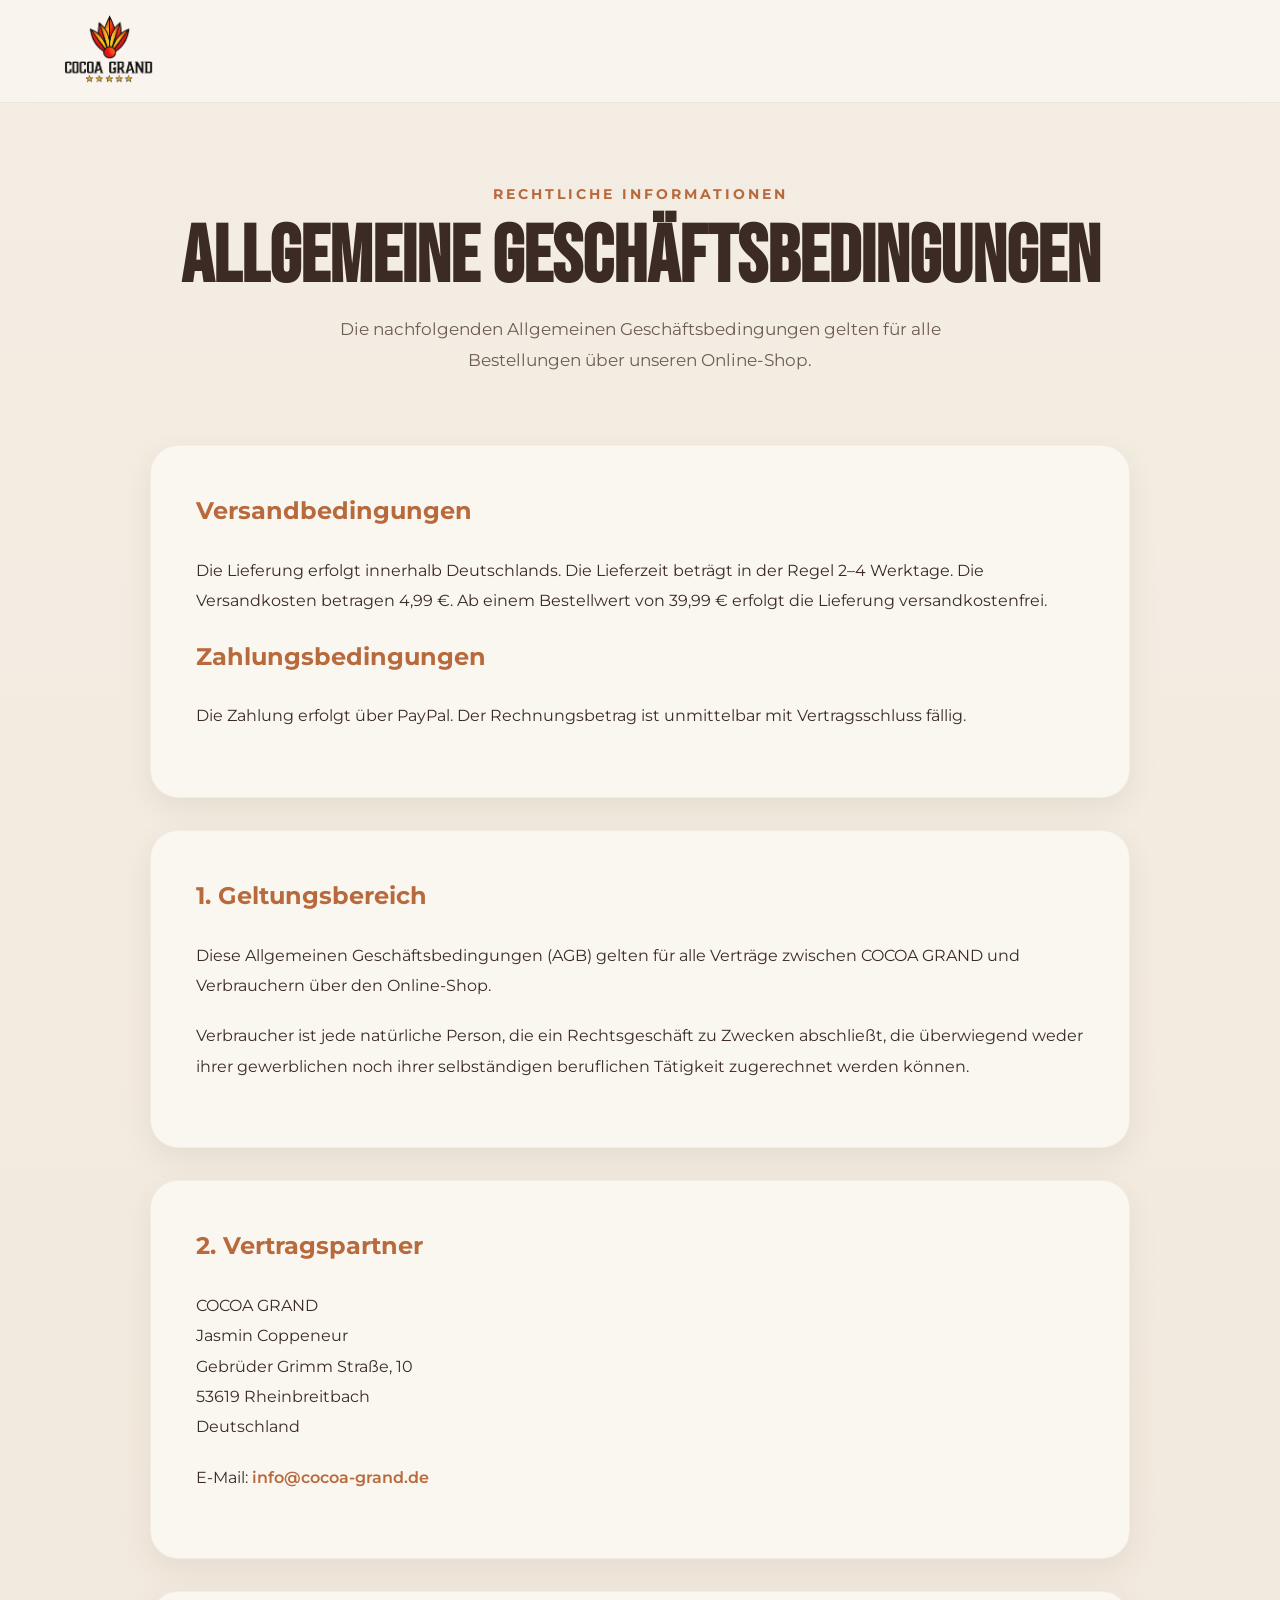
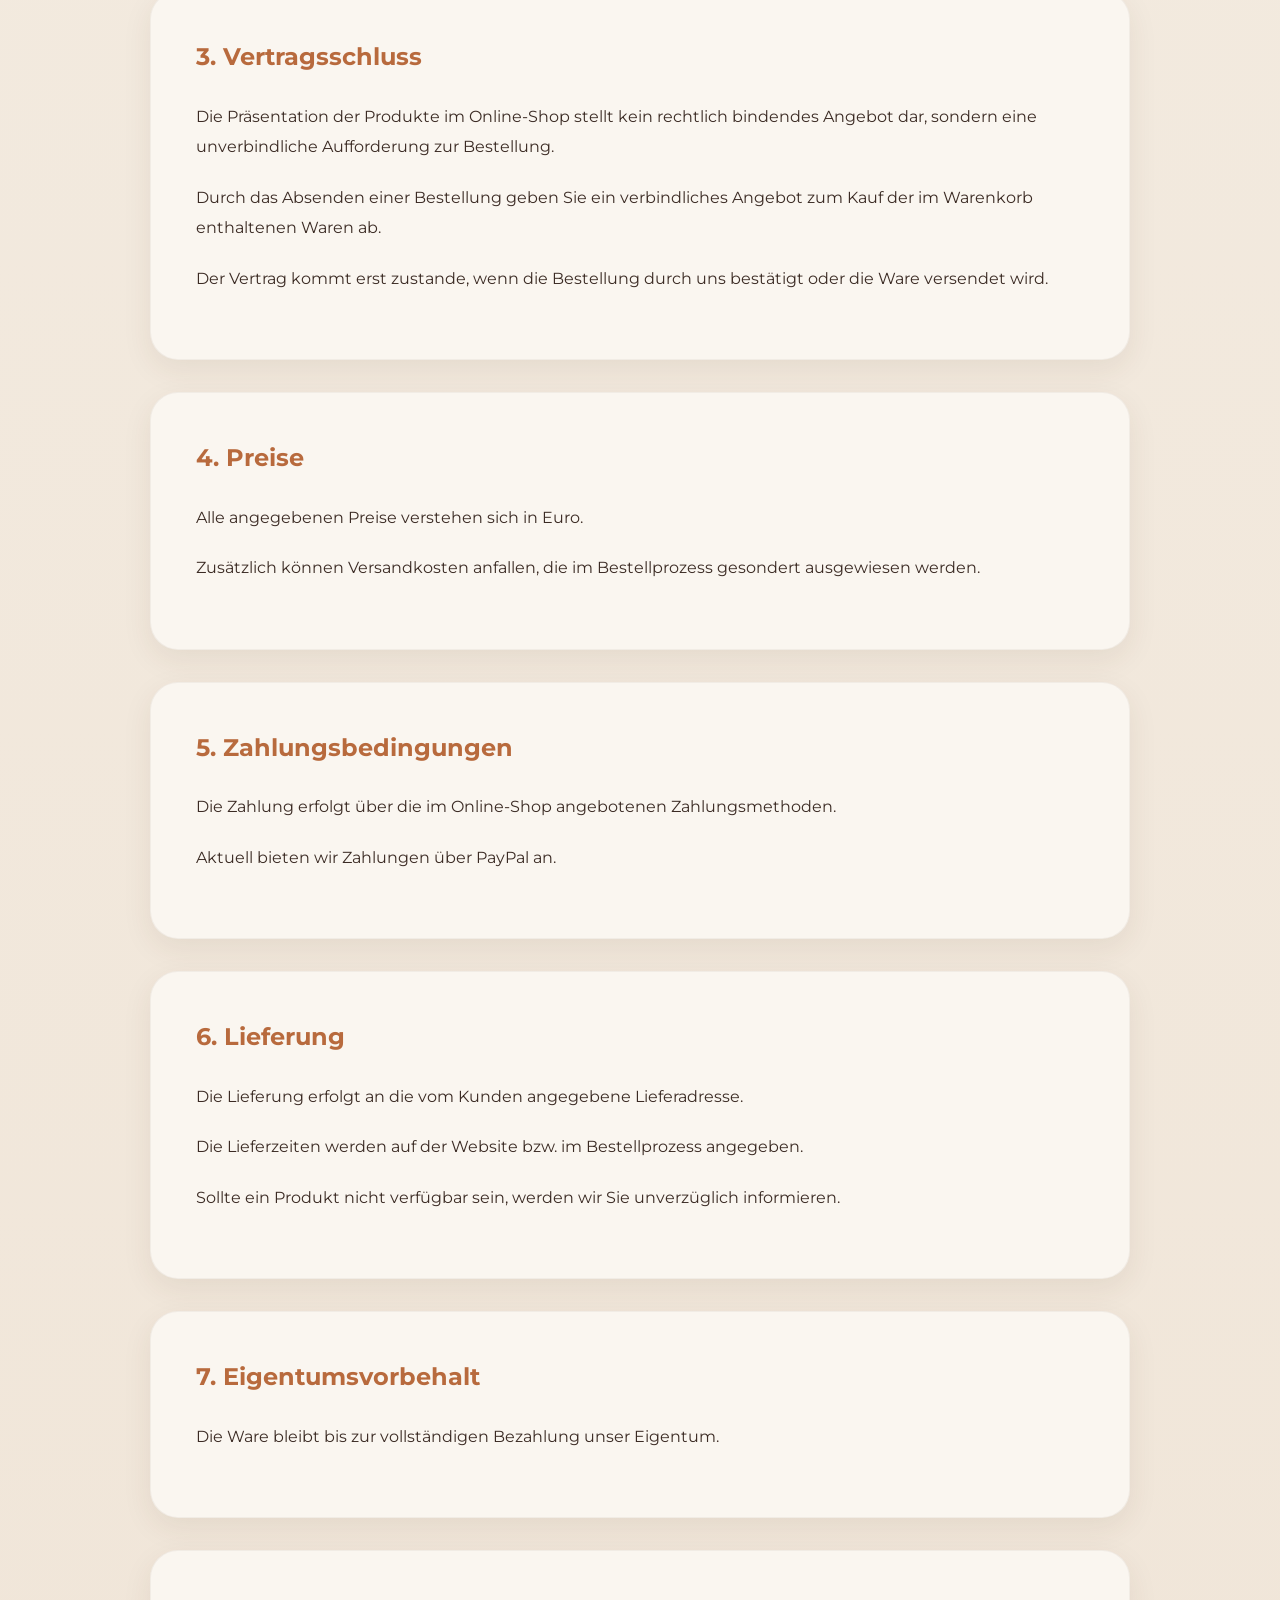
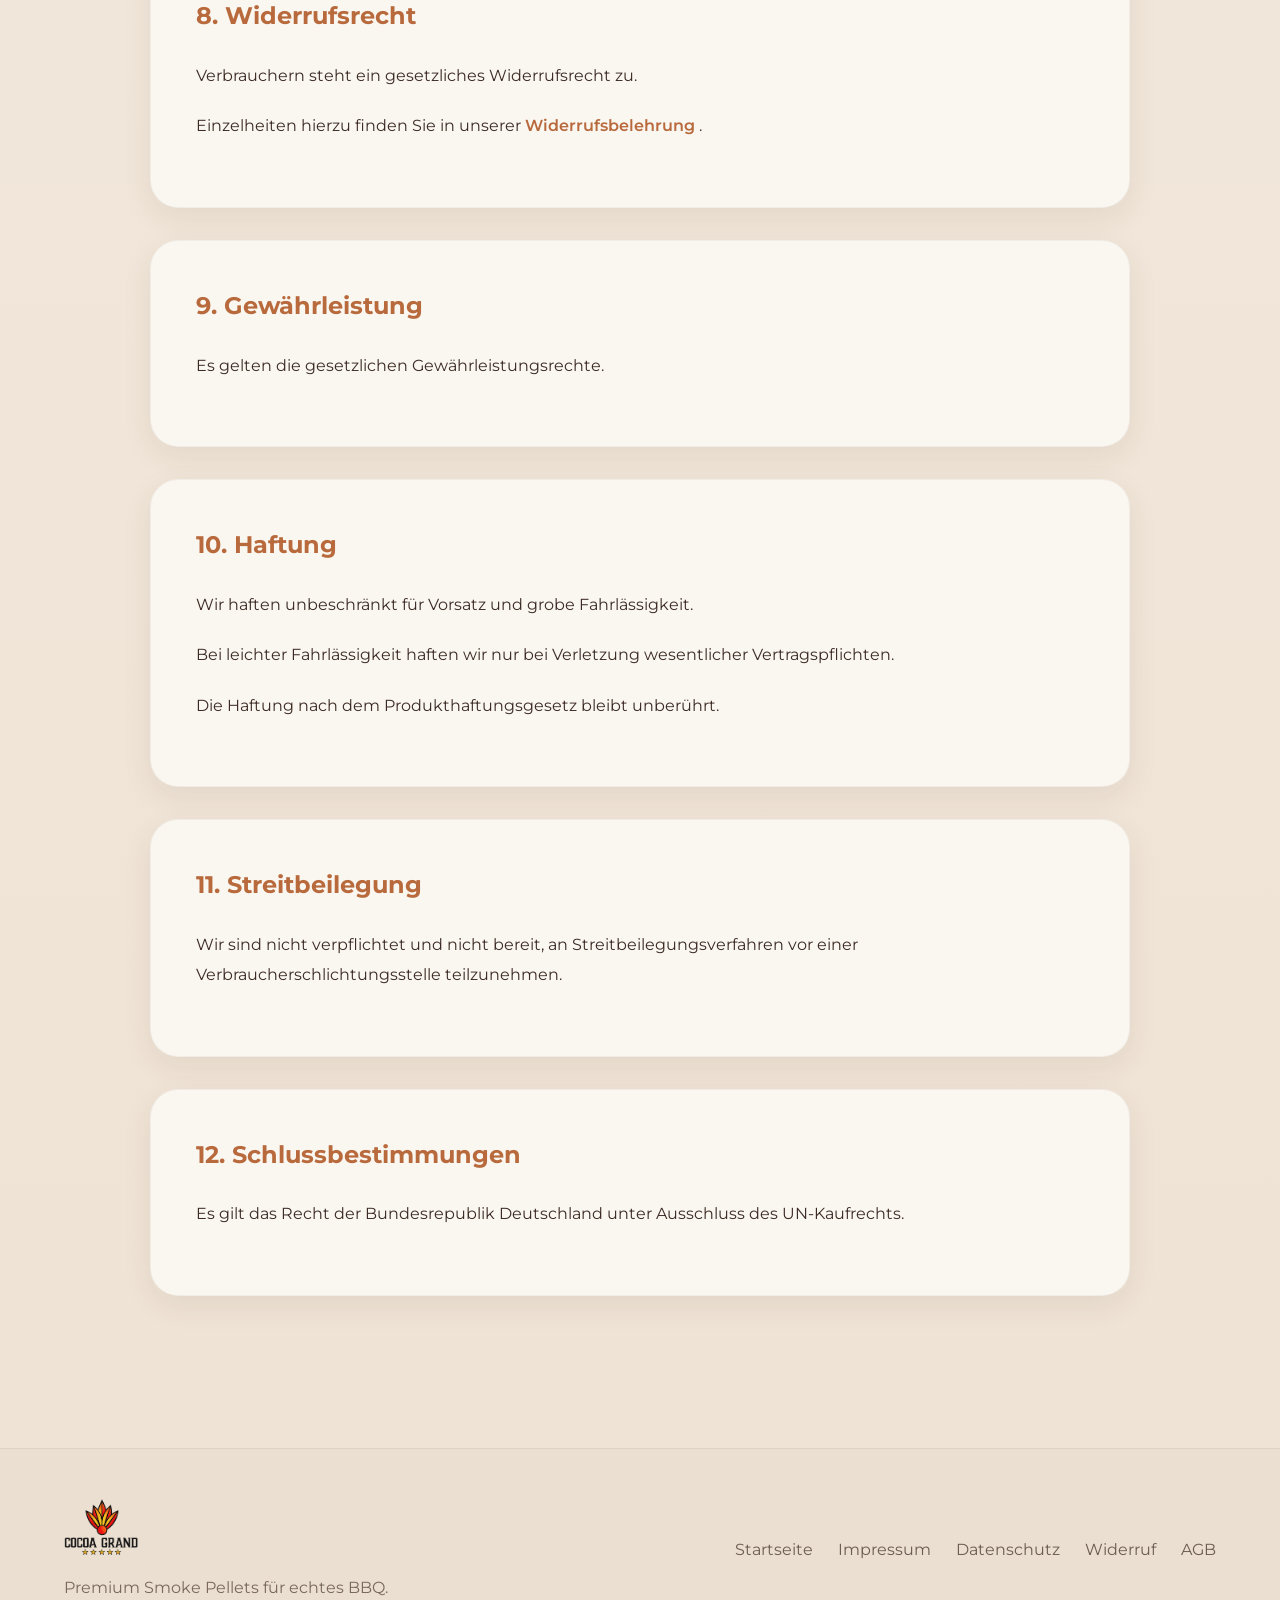
==== agb.html @ 8c44697a "Add files via upload" ====
<!doctype html>
<html lang="de">

<head>
    <meta charset="UTF-8" />

    <meta name="viewport" content="width=device-width, initial-scale=1.0" />

    <title>AGB | COCOA GRAND</title>

    <meta name="description" content="Allgemeine Geschäftsbedingungen von COCOA GRAND." />

    <link rel="stylesheet" href="css/style.css" />
</head>

<body>
    <!-- NAVBAR -->

    <header class="navbar">
        <div class="container nav-wrapper">
            <a href="index.html" class="logo">
                <img src="img/logoTG.png" alt="COCOA GRAND Logo" />
            </a>
        </div>
    </header>

    <!-- AGB -->

    <section class="legal-page">
        <div class="container legal-container">
            <div class="legal-header">
                <span>RECHTLICHE INFORMATIONEN</span>

                <h1>Allgemeine Geschäftsbedingungen</h1>

                <p>
                    Die nachfolgenden Allgemeinen Geschäftsbedingungen gelten für alle
                    Bestellungen über unseren Online-Shop.
                </p>
            </div>
            <div class="legal-card">
                <h2>Versandbedingungen</h2>

                <p>
                    Die Lieferung erfolgt innerhalb Deutschlands. Die Lieferzeit beträgt
                    in der Regel 2–4 Werktage. Die Versandkosten betragen 4,99 €. Ab
                    einem Bestellwert von 39,99 € erfolgt die Lieferung
                    versandkostenfrei.
                </p>

                <h2>Zahlungsbedingungen</h2>

                <p>
                    Die Zahlung erfolgt über PayPal. Der Rechnungsbetrag ist unmittelbar
                    mit Vertragsschluss fällig.
                </p>
            </div>
            <!-- 1 -->

            <div class="legal-card">
                <h2>1. Geltungsbereich</h2>

                <p>
                    Diese Allgemeinen Geschäftsbedingungen (AGB) gelten für alle
                    Verträge zwischen COCOA GRAND und Verbrauchern über den Online-Shop.
                </p>

                <p>
                    Verbraucher ist jede natürliche Person, die ein Rechtsgeschäft zu
                    Zwecken abschließt, die überwiegend weder ihrer gewerblichen noch
                    ihrer selbständigen beruflichen Tätigkeit zugerechnet werden können.
                </p>
            </div>

            <!-- 2 -->

            <div class="legal-card">
                <h2>2. Vertragspartner</h2>

                <p>
                    COCOA GRAND<br />
                    Jasmin Coppeneur<br />
                    Gebrüder Grimm Straße, 10<br />
                    53619 Rheinbreitbach<br />
                    Deutschland
                </p>

                <p>
                    E-Mail:
                    <a href="mailto:info@cocoa-grand.de"> info@cocoa-grand.de </a>
                </p>
            </div>

            <!-- 3 -->

            <div class="legal-card">
                <h2>3. Vertragsschluss</h2>

                <p>
                    Die Präsentation der Produkte im Online-Shop stellt kein rechtlich
                    bindendes Angebot dar, sondern eine unverbindliche Aufforderung zur
                    Bestellung.
                </p>

                <p>
                    Durch das Absenden einer Bestellung geben Sie ein verbindliches
                    Angebot zum Kauf der im Warenkorb enthaltenen Waren ab.
                </p>

                <p>
                    Der Vertrag kommt erst zustande, wenn die Bestellung durch uns
                    bestätigt oder die Ware versendet wird.
                </p>
            </div>

            <!-- 4 -->

            <div class="legal-card">
                <h2>4. Preise</h2>

                <p>Alle angegebenen Preise verstehen sich in Euro.</p>

                <p>
                    Zusätzlich können Versandkosten anfallen, die im Bestellprozess
                    gesondert ausgewiesen werden.
                </p>
            </div>

            <!-- 5 -->

            <div class="legal-card">
                <h2>5. Zahlungsbedingungen</h2>

                <p>
                    Die Zahlung erfolgt über die im Online-Shop angebotenen
                    Zahlungsmethoden.
                </p>

                <p>Aktuell bieten wir Zahlungen über PayPal an.</p>
            </div>

            <!-- 6 -->

            <div class="legal-card">
                <h2>6. Lieferung</h2>

                <p>
                    Die Lieferung erfolgt an die vom Kunden angegebene Lieferadresse.
                </p>

                <p>
                    Die Lieferzeiten werden auf der Website bzw. im Bestellprozess
                    angegeben.
                </p>

                <p>
                    Sollte ein Produkt nicht verfügbar sein, werden wir Sie unverzüglich
                    informieren.
                </p>
            </div>

            <!-- 7 -->

            <div class="legal-card">
                <h2>7. Eigentumsvorbehalt</h2>

                <p>Die Ware bleibt bis zur vollständigen Bezahlung unser Eigentum.</p>
            </div>

            <!-- 8 -->

            <div class="legal-card">
                <h2>8. Widerrufsrecht</h2>

                <p>Verbrauchern steht ein gesetzliches Widerrufsrecht zu.</p>

                <p>
                    Einzelheiten hierzu finden Sie in unserer

                    <a href="widerruf.html"> Widerrufsbelehrung </a>.
                </p>
            </div>

            <!-- 9 -->

            <div class="legal-card">
                <h2>9. Gewährleistung</h2>

                <p>Es gelten die gesetzlichen Gewährleistungsrechte.</p>
            </div>

            <!-- 10 -->

            <div class="legal-card">
                <h2>10. Haftung</h2>

                <p>Wir haften unbeschränkt für Vorsatz und grobe Fahrlässigkeit.</p>

                <p>
                    Bei leichter Fahrlässigkeit haften wir nur bei Verletzung
                    wesentlicher Vertragspflichten.
                </p>

                <p>Die Haftung nach dem Produkthaftungsgesetz bleibt unberührt.</p>
            </div>

            <!-- 11 -->

            <div class="legal-card">
                <h2>11. Streitbeilegung</h2>

                <p>
                    Wir sind nicht verpflichtet und nicht bereit, an
                    Streitbeilegungsverfahren vor einer Verbraucherschlichtungsstelle
                    teilzunehmen.
                </p>
            </div>

            <!-- 12 -->

            <div class="legal-card">
                <h2>12. Schlussbestimmungen</h2>

                <p>
                    Es gilt das Recht der Bundesrepublik Deutschland unter Ausschluss
                    des UN-Kaufrechts.
                </p>
            </div>
        </div>
    </section>

    <!-- FOOTER -->

    <footer class="footer">
        <div class="container footer-wrapper">
            <div class="footer-left">
                <img src="img/logoTG.png" alt="COCOA GRAND Logo" />

                <p>Premium Smoke Pellets für echtes BBQ.</p>
            </div>

            <div class="footer-links">
                <a href="index.html"> Startseite </a>
                <a href="impressum.html"> Impressum </a>
                <a href="datenschutz.html"> Datenschutz </a>
                <a href="widerruf.html"> Widerruf </a>
                <a href="agb.html"> AGB </a>
            </div>
        </div>
    </footer>
</body>

</html>
---- css/style.css ----
/* ======================================== */
/* RESET */
/* ======================================== */

* {
  margin: 0;
  padding: 0;
  box-sizing: border-box;
}

/* ======================================== */
/* ROOT COLORS */
/* ======================================== */

:root {
  --bg: #f4ede3;
  --bg-light: #efe4d5;
  --card: #faf6f0;
  --text: #3b2b24;
  --text-soft: #6d5c53;
  --brown: #8b5e3c;
  --brown-dark: #6f472b;
  --accent: #b86a3d;
  --accent-light: #c47a4d;
  --gold: #b89052;
  --border: rgba(80, 50, 30, 0.08);
  --shadow: 0 10px 30px rgba(80, 50, 30, 0.08);
  --transition: 0.35s ease;
}

/* ======================================== */
/* GLOBAL */
/* ======================================== */

html {
  scroll-behavior: smooth;
}

body {
  font-family: "Montserrat", sans-serif;
  background: var(--bg);
  color: var(--text);
  line-height: 1.7;
  overflow-x: hidden;
}

img {
  width: 100%;
  display: block;
}

a {
  text-decoration: none;
  color: inherit;
}

ul {
  list-style: none;
}

.container {
  width: 90%;
  max-width: 1320px;
  margin: auto;
}

.section {
  padding: 140px 0;
}

@font-face {
  font-family: "Bebas Neue";
  src: url("../Fonts/Bebas_Neue_Montserrat/Bebas_Neue/BebasNeue-Regular.ttf");
}

@font-face {
  font-family: "Montserrat";
  src: url("../Fonts/Bebas_Neue_Montserrat/Montserrat/Montserrat-VariableFont_wght.ttf");
}
/* ======================================== */
/* SHARED COMPONENTS */
/* ======================================== */

.product-card,
.usage-card,
.social-card,
.contact-box,
.legal-card {
  background: var(--card);
  border: 1px solid rgba(80, 50, 30, 0.05);
  box-shadow: var(--shadow);
}

/* ======================================== */
/* SCROLLBAR */
/* ======================================== */

::-webkit-scrollbar {
  width: 10px;
}

::-webkit-scrollbar-track {
  background: #e9dfd1;
}

::-webkit-scrollbar-thumb {
  background: var(--accent);
  border-radius: 10px;
}

/* ======================================== */
/* ShopInfo */
/* ======================================== */
.shop-info {
  display: flex;
  flex-direction: column;
  gap: 12px;
  margin-top: 25px;
  padding: 20px;
  border-radius: 18px;
  background: rgba(184, 106, 61, 0.06);
  border: 1px solid rgba(184, 106, 61, 0.1);
}

.shop-info-item {
  display: flex;
  align-items: center;
  gap: 12px;
  color: var(--text-soft);
  font-size: 0.95rem;
}

.shop-info-item i {
  color: var(--accent);
  width: 20px;
}

/* ======================================== */
/* CART */
/* ======================================== */

.cart-btn {
  position: relative;
  border: none;
  background: none;
  cursor: pointer;
  font-size: 1.4rem;
}

.cart-qty {
  display: inline-flex;
  align-items: center;
  border: 1px solid rgba(80, 50, 30, 0.1);
  border-radius: 999px;
  overflow: hidden;
  margin-top: 12px;
}

.cart-qty button {
  width: 36px;
  height: 36px;
  border: none;
  background: transparent;
  cursor: pointer;
  font-size: 1rem;
  font-weight: 700;
  color: var(--text);
  transition: var(--transition);
}

.cart-qty button:hover {
  background: rgba(184, 106, 61, 0.08);
  color: var(--accent);
}

.cart-qty span {
  min-width: 40px;
  text-align: center;
  font-weight: 700;
  color: var(--text);
}

#cart-count {
  position: absolute;
  top: -8px;
  right: -10px;
  width: 22px;
  height: 22px;
  border-radius: 50%;
  background: var(--accent);
  color: white;
  display: flex;
  align-items: center;
  justify-content: center;
  font-size: 0.75rem;
}

.cart-sidebar {
  position: fixed;
  top: 0;
  right: -450px;
  width: 420px;
  max-width: 90%;
  height: 100vh;
  background: white;
  z-index: 9999;
  transition: 0.35s ease;
  display: flex;
  flex-direction: column;
  box-shadow: -10px 0 30px rgba(0, 0, 0, 0.12);
}

.cart-sidebar.open {
  right: 0;
}

.cart-header {
  display: flex;
  justify-content: space-between;
  padding: 25px;
  background: linear-gradient(135deg, #f5efe6, #efe4d5);
  font-weight: 700;
  border-bottom: 1px solid #eee;
}

.cart-items {
  flex: 1;
  overflow-y: auto;
  padding: 20px;
}

.cart-item {
  position: relative;
  background: var(--card);
  border-radius: 18px;
  padding: 18px;
  margin-bottom: 15px;
  border: 1px solid rgba(80, 50, 30, 0.08);
  transition: var(--transition);
}

.remove-item {
  position: absolute;
  top: 12px;
  right: 12px;
}

.cart-item:hover {
  transform: translateY(-10px) scale(1.015);
  box-shadow: 0 8px 20px rgba(0, 0, 0, 0.06);
}

#close-cart {
  border: none;
  background: none;
  font-size: 1.4rem;
  cursor: pointer;
  color: var(--text-soft);
  transition: var(--transition);
}

#close-cart:hover {
  color: var(--accent);
  transform: rotate(90deg);
}

.remove-item {
  width: 38px;
  height: 38px;
  border: none;
  border-radius: 50%;
  display: flex;
  align-items: center;
  justify-content: center;
  background: rgba(184, 106, 61, 0.08);
  color: var(--accent);
  cursor: pointer;
  transition: var(--transition);
}

.remove-item:hover {
  background: var(--accent);
  color: white;
  transform: scale(1.08);
}

.cart-footer {
  padding: 25px;
  border-top: 1px solid #eee;
}

.cart-total {
  display: flex;
  justify-content: space-between;
  align-items: center;
  font-size: 1.3rem;
  font-weight: 700;
  color: var(--accent);
  margin-bottom: 20px;
}

/* ======================================== */
/* QUANTITY */
/* ======================================== */

.quantity-selector {
  display: flex;
  align-items: center;
  justify-content: center;
  gap: 12px;
  margin-bottom: 20px;
}

.qty-btn {
  width: 40px;
  height: 40px;
  border: none;
  border-radius: 50%;
  cursor: pointer;
  font-size: 1.2rem;
  background: var(--accent);
  color: white;
}

.qty-input {
  width: 60px;
  text-align: center;
  border: 1px solid #ddd;
  border-radius: 10px;
  padding: 8px;
}

/* ======================================== */
/* NAVBAR */
/* ======================================== */

.navbar {
  position: fixed;
  width: 100%;
  top: 0;
  left: 0;
  z-index: 999;
  padding: 15px 0;
  background: rgba(250, 246, 240, 0.78);
  backdrop-filter: blur(12px);
  border-bottom: 1px solid var(--border);
}

.nav-wrapper {
  display: flex;

  align-items: center;
  justify-content: space-between;
}

.logo img {
  height: 72px;
  width: auto;
}

/* ======================================== */
/* NAV LINKS */
/* ======================================== */

.nav-links {
  display: flex;
  gap: 40px;
}

.nav-links a {
  position: relative;
  font-size: 0.95rem;
  font-weight: 500;
  letter-spacing: 0.5px;
  color: var(--text);
  transition: var(--transition);
}

.nav-links a::after {
  content: "";
  position: absolute;
  left: 0;
  bottom: -6px;
  width: 0%;
  height: 2px;
  background: var(--accent);
  transition: var(--transition);
}

.nav-links a:hover {
  color: var(--accent);
}

.nav-links a:hover::after {
  width: 100%;
}

/* ======================================== */
/* HERO */
/* ======================================== */

.hero {
  position: relative;
  min-height: 100vh;
  display: flex;
  align-items: center;
  overflow: hidden;
  background:
    linear-gradient(rgba(244, 237, 227, 0.72), rgba(244, 237, 227, 0.85)),
    /*url('img/G')*/ center center / cover no-repeat;
}

/* ======================================== */
/* HERO SMOKE */
/* ======================================== */

.hero-smoke {
  position: absolute;
  inset: 0;
  background: radial-gradient(
    circle at top,
    rgba(255, 255, 255, 0.2),
    transparent 60%
  );
  opacity: 0.45;
  animation: smokeMove 10s infinite alternate ease-in-out;
}

@keyframes smokeMove {
  0% {
    transform: translateY(0px);
  }

  100% {
    transform: translateY(-20px);
  }
}

/* ======================================== */
/* HERO OVERLAY */
/* ======================================== */

.hero-overlay {
  position: absolute;
  inset: 0;
  background: linear-gradient(
    to bottom,
    rgba(255, 255, 255, 0.08),
    rgba(244, 237, 227, 0.25)
  );
}

.hero-wrapper {
  position: relative;
  z-index: 5;
}

.hero-content {
  max-width: 760px;
}

.hero-badge {
  display: inline-block;
  padding: 10px 18px;
  margin-bottom: 28px;
  border-radius: 999px;
  background: rgba(184, 106, 61, 0.1);
  border: 1px solid rgba(184, 106, 61, 0.15);
  color: var(--accent);
  font-size: 0.85rem;
  font-weight: 700;
  letter-spacing: 2px;
}

.hero h1 {
  font-family: "Bebas Neue", sans-serif;
  font-size: 8rem;
  line-height: 0.92;
  margin-bottom: 35px;
  letter-spacing: 2px;
  color: var(--text);
}

.hero p {
  max-width: 620px;
  font-size: 1.2rem;
  color: var(--text-soft);
  margin-bottom: 45px;
}

/* ======================================== */
/* BUTTONS */
/* ======================================== */

.hero-buttons {
  display: flex;
  gap: 20px;
  flex-wrap: wrap;
}

.btn {
  display: inline-flex;
  align-items: center;
  justify-content: center;
  min-width: 220px;
  padding: 16px 30px;
  border-radius: 12px;
  font-weight: 700;
  transition: var(--transition);
  cursor: pointer;
}

/* PRIMARY */

.btn-primary {
  background: var(--accent);
  color: white;
  box-shadow: 0 10px 20px rgba(184, 106, 61, 0.12);
}

.btn-primary:hover {
  background: var(--brown-dark);
  transform: translateY(-3px);
}

/* OUTLINE */

.btn-outline {
  border: 1px solid rgba(80, 50, 30, 0.12);
  background: rgba(255, 255, 255, 0.35);
  color: var(--text);
}

.btn-outline:hover {
  background: rgba(255, 255, 255, 0.65);
  transform: translateY(-3px);
}

/* ======================================== */
/* TRUST BAR */
/* ======================================== */

.trust-bar {
  background: #ede1d2;
  border-top: 1px solid var(--border);
  border-bottom: 1px solid var(--border);
  padding: 40px 0;
}

.trust-wrapper {
  display: grid;
  grid-template-columns: repeat(3, 1fr);
  gap: 30px;
}

.trust-item {
  text-align: center;
}

.trust-item h3 {
  font-family: "Bebas Neue", sans-serif;
  font-size: 3rem;
  color: var(--accent);
  margin-bottom: 5px;
}

.trust-item p {
  color: var(--text-soft);
}

/* ======================================== */
/* SECTION HEADER */
/* ======================================== */

.section-header {
  margin-bottom: 80px;
}

.section-header.center {
  text-align: center;
}

.section-header span {
  color: var(--accent);
  letter-spacing: 3px;
  font-size: 0.9rem;
  font-weight: 700;
}

.section-header h2 {
  font-family: "Bebas Neue", sans-serif;
  font-size: 5rem;
  line-height: 0.95;
  margin-top: 15px;
  color: var(--text);
}

/* ======================================== */
/* PRODUCT GRID */
/* ======================================== */

.product-grid {
  display: grid;
  grid-template-columns: repeat(auto-fit, minmax(360px, 1fr));
  gap: 40px;
}

/* ======================================== */
/* PRODUCT CARD */
/* ======================================== */

.product-card {
  position: relative;
  border-radius: 28px;
  overflow: hidden;
  transition: var(--transition);
}

.product-card:hover {
  transform: translateY(-8px);
  box-shadow: 0 18px 40px rgba(60, 40, 20, 0.1);
}

/* ======================================== */
/* PRODUCT IMAGE */
/* ======================================== */

.product-image {
  position: relative;
  padding: 45px;
  background: linear-gradient(135deg, #f7eee4, #efe1d1);
  overflow: hidden;
}

.product-image::before {
  content: "";
  position: absolute;
  inset: 0;
  background: radial-gradient(
    circle at top right,
    rgba(255, 255, 255, 0.45),
    transparent 60%
  );
}

.product-image img {
  position: relative;
  z-index: 2;
  height: 420px;
  object-fit: contain;
  transition: 0.45s ease;
}

.product-card:hover .product-image img {
  transform: scale(1.04);
}

/* ======================================== */
/* PRODUCT CONTENT */
/* ======================================== */

.product-content {
  padding: 40px;
}

/* ======================================== */
/* TAG */
/* ======================================== */

.product-tag {
  display: inline-flex;
  align-items: center;
  gap: 10px;
  padding: 9px 16px;
  margin-bottom: 22px;
  border-radius: 999px;
  background: rgba(154, 94, 57, 0.1);
  color: var(--accent);
  font-size: 0.8rem;
  font-weight: 700;
  letter-spacing: 1px;
}

/* ======================================== */
/* TITLE */
/* ======================================== */

.product-content h3 {
  font-size: 2rem;
  line-height: 1.1;
  margin-bottom: 18px;
  color: var(--text);
}

/* ======================================== */
/* TEXT */
/* ======================================== */

.product-content p {
  color: var(--text-soft);
  line-height: 1.9;
  margin-bottom: 24px;
}

/* ======================================== */
/* FEATURES */
/* ======================================== */

.product-features {
  margin-bottom: 30px;
}

.product-features li {
  position: relative;
  padding-left: 24px;
  margin-bottom: 14px;
  color: var(--text-soft);
  line-height: 1.7;
}

.product-features li::before {
  content: "✓";
  color: var(--accent);
  font-weight: 700;
  position: absolute;
  left: 0;
  top: 10px;
  width: 8px;
  height: 8px;
  border-radius: 50%;
  background: var(--accent);
}

/* ======================================== */
/* PRICE */
/* ======================================== */

.product-price-wrapper {
  display: flex;
  align-items: flex-end;
  gap: 10px;
  margin-bottom: 35px;
}

.price-label {
  color: var(--text-soft);
  font-size: 0.95rem;
}

.product-price {
  font-size: 2.2rem;
  font-weight: 700;
  color: var(--accent);
  line-height: 1;
}

/* ======================================== */
/* ACTIONS */
/* ======================================== */

.product-actions {
  display: grid;
  grid-template-columns: 1fr 1fr;
  gap: 16px;
}

/* ======================================== */
/* BUTTONS */
/* ======================================== */

.product-actions .btn {
  width: 100%;
  min-width: unset;
}

/* ======================================== */
/* PRODUCT NOTE */
/* ======================================== */

.product-note {
  margin-top: 22px;
  text-align: center;
  font-size: 0.88rem;
  color: var(--text-soft);
  opacity: 0.85;
}

/* ======================================== */
/* HOVER EFFECT */
/* ======================================== */

.product-card::after {
  content: "";
  position: absolute;
  inset: 0;
  border-radius: 28px;
  border: 1px solid rgba(154, 94, 57, 0);
  transition: var(--transition);
  pointer-events: none;
}

.product-card:hover::after {
  border: 1px solid rgba(154, 94, 57, 0.12);
}

.product-trust {
  display: grid;
  grid-template-columns: repeat(3, 1fr);
  gap: 12px;
  margin-bottom: 25px;
}

.product-trust span {
  text-align: center;
  padding: 12px;
  border-radius: 14px;
  background: #f8f2eb;
  border: 1px solid rgba(80, 50, 30, 0.08);
  font-size: 0.82rem;
  font-weight: 600;
}

/* ======================================== */
/* USAGE SECTION */
/* ======================================== */

.usage-section {
  background: linear-gradient(to bottom, #f5efe6, #efe4d5);
}

.usage-icon {
  width: 60px;
  height: 60px;
  border-radius: 50%;
  display: flex;
  align-items: center;
  justify-content: center;
  background: linear-gradient(135deg, #e9d8c6, #dcc1a8);
  color: var(--accent);
  font-size: 1.4rem;
  flex-shrink: 0;
}

/* ======================================== */
/* GRID */
/* ======================================== */

.usage-grid {
  display: grid;
  grid-template-columns: 1fr 1fr;
  gap: 40px;
}

/* ======================================== */
/* CARD */
/* ======================================== */

.usage-card {
  padding: 45px;
  border-radius: 28px;
}

.usage-card h3 {
  font-size: 2rem;
  margin-bottom: 35px;
  color: var(--text);
}

/* ======================================== */
/* PRODUCT SIZE */
/* ======================================== */

.usage-size {
  margin-bottom: 30px;
}

.usage-size span {
  display: inline-block;
  margin-bottom: 12px;
  padding: 8px 16px;
  border-radius: 999px;
  background: rgba(154, 94, 57, 0.1);
  color: var(--accent);
  font-weight: 700;
}

.usage-size p {
  color: var(--text-soft);
  line-height: 1.8;
}

/* ======================================== */
/* STEP */
/* ======================================== */

.usage-step {
  display: flex;
  gap: 20px;
  margin-bottom: 28px;
}

.usage-step span {
  min-width: 55px;
  height: 55px;
  border-radius: 50%;
  display: flex;
  align-items: center;
  justify-content: center;
  background: linear-gradient(135deg, #e9d8c6, #dcc1a8);
  color: var(--accent);
  font-weight: 700;
}

.usage-step p {
  color: var(--text-soft);
  line-height: 1.8;
}

/* ======================================== */
/* QUOTE */
/* ======================================== */

.usage-quote {
  margin-top: 35px;
  padding-top: 25px;
  border-top: 1px solid rgba(70, 40, 20, 0.08);
  font-size: 1.4rem;
  font-weight: 700;
  color: var(--accent);
}

/* ======================================== */
/* ABOUT */
/* ======================================== */

.about {
  background: linear-gradient(to bottom, #f4ede3, #efe3d5);
}

.about-grid {
  display: grid;
  grid-template-columns: 1fr 1fr;
  gap: 80px;
  align-items: center;
}

.about-image img {
  border-radius: 28px;
  box-shadow: var(--shadow);
}

.about-content span {
  color: var(--accent);
  font-size: 0.9rem;
  font-weight: 700;
  letter-spacing: 3px;
}

.about-content h2 {
  font-family: "Bebas Neue", sans-serif;
  font-size: 5rem;
  line-height: 0.95;
  margin: 20px 0 30px;
}

.about-content p {
  margin-bottom: 25px;
  color: var(--text-soft);
}

/* ======================================== */
/* GALLERY */
/* ======================================== */

.gallery-grid {
  display: grid;
  grid-template-columns: repeat(auto-fit, minmax(280px, 1fr));
  gap: 25px;
}

.gallery-grid img {
  height: 360px;
  object-fit: cover;
  border-radius: 24px;
  transition: var(--transition);
  box-shadow: var(--shadow);
}

.gallery-grid img:hover {
  transform: scale(1.03);
}

/* ======================================== */
/* SOCIAL SECTION */
/* ======================================== */

.social-section {
  padding: 120px 0;
  background: linear-gradient(to bottom, #efe4d5, #f5efe6);
}

/* ======================================== */
/* SOCIAL GRID */
/* ======================================== */

.social-grid {
  display: grid;
  grid-template-columns: repeat(auto-fit, minmax(240px, 1fr));
  gap: 28px;
  margin-top: 70px;
}

/* ======================================== */
/* SOCIAL CARD */
/* ======================================== */

.social-card {
  position: relative;
  padding: 40px 30px;
  border-radius: 26px;
  text-align: center;
  transition: var(--transition);
  overflow: hidden;
}

.social-card:hover {
  transform: translateY(-8px);
  box-shadow: 0 18px 40px rgba(60, 40, 20, 0.1);
}

/* ======================================== */
/* ICON */
/* ======================================== */

.social-icon {
  width: 85px;
  height: 85px;
  margin: 0 auto 24px;
  border-radius: 50%;
  display: flex;
  align-items: center;
  justify-content: center;
  background: linear-gradient(135deg, #f4e7d7, #e8d6c1);

  font-size: 2rem;
  color: var(--accent);
  transition: var(--transition);
}

.social-card:hover .social-icon {
  transform: scale(1.08);
}

/* ======================================== */
/* TEXT */
/* ======================================== */

.social-card h3 {
  font-size: 1.5rem;
  margin-bottom: 14px;
  color: var(--text);
}

.social-card p {
  color: var(--text-soft);
  line-height: 1.8;
  font-size: 0.96rem;
}

/* ======================================== */
/* HOVER BORDER */
/* ======================================== */

.social-card::after {
  content: "";
  position: absolute;
  inset: 0;
  border-radius: 26px;
  border: 1px solid rgba(154, 94, 57, 0);
  transition: var(--transition);
  pointer-events: none;
}

.social-card:hover::after {
  border: 1px solid rgba(154, 94, 57, 0.14);
}

/* ======================================== */
/* PLATFORM COLORS */
/* ======================================== */

.instagram .social-icon {
  color: #c96a4b;
}

.tiktok .social-icon {
  color: #6b5145;
}

.youtube .social-icon {
  color: #b5543b;
}

.facebook .social-icon {
  color: #7c5b49;
}

.twitter .social-icon {
  color: #5d4a40;
}

/* ======================================== */
/* CTA */
/* ======================================== */

.cta {
  padding: 120px 0;
  background: linear-gradient(135deg, #e8d8c6, #f2e8db);
  text-align: center;
}

.cta h2 {
  font-family: "Bebas Neue", sans-serif;
  font-size: 5rem;
  margin-bottom: 20px;
  color: var(--text);
}

.cta p {
  max-width: 650px;
  margin: 0 auto 40px;
  color: var(--text-soft);
}

/* ======================================== */
/* CONTACT */
/* ======================================== */

.contact-box {
  border-radius: 30px;
  padding: 70px;
  display: grid;
  grid-template-columns: 1fr 1fr;
  gap: 60px;
}

.contact-left span {
  color: var(--accent);
  font-weight: 700;
  letter-spacing: 3px;
}

.contact-left h2 {
  font-family: "Bebas Neue", sans-serif;
  font-size: 4.5rem;
  margin: 20px 0;
  line-height: 0.95;
}

.contact-left p {
  color: var(--text-soft);
}

.contact-item {
  margin-bottom: 35px;
}

.contact-item h4 {
  margin-bottom: 10px;
  color: #8b786e;
  text-transform: uppercase;
  font-size: 0.85rem;
  letter-spacing: 2px;
}

.contact-item a {
  font-size: 1.3rem;
  font-weight: 600;
  color: var(--accent);
  transition: var(--transition);
}

.contact-item a:hover {
  color: var(--brown-dark);
}

/* ======================================== */
/* FOOTER */
/* ======================================== */

.footer {
  padding: 50px 0;
  border-top: 1px solid rgba(80, 50, 30, 0.08);
  background: #eadfd1;
}

.footer-wrapper {
  display: flex;
  align-items: center;
  justify-content: space-between;
  gap: 40px;
}

.footer-left img {
  height: 60px;
  width: auto;
  margin-bottom: 15px;
}

.footer-left p {
  color: #7a685f;
}

.footer-links {
  display: flex;
  gap: 25px;
}

.footer-links a {
  color: var(--text-soft);
  transition: var(--transition);
}

.footer-links a:hover {
  color: var(--accent);
}

/* ======================================== */
/* RESPONSIVE */
/* ======================================== */

@media (max-width: 850px) {
  .product-grid {
    grid-template-columns: 1fr;
  }

  .product-image img {
    height: 340px;
  }

  .product-content {
    padding: 35px;
  }

  .product-content h3 {
    font-size: 1.7rem;
  }

  .nav-links {
    display: none;
  }

  .hero {
    text-align: center;
  }

  .hero-buttons {
    justify-content: center;
  }

  .hero h1 {
    font-size: 4.8rem;
  }

  .section-header h2,
  .about-content h2,
  .cta h2,
  .contact-left h2 {
    font-size: 3.5rem;
  }

  .trust-wrapper {
    grid-template-columns: 1fr;
  }

  .legal-page {
    padding: 150px 0 90px;
  }

  .legal-header h1 {
    font-size: 3.8rem;
  }

  .legal-card {
    padding: 35px;
  }
}

@media (max-width: 768px) {

  .footer-wrapper {
    flex-direction: column;
    text-align: center;
    gap: 25px;
  }

  .footer-links {
    flex-direction: column;
    gap: 12px;
  }

  .footer-left img {
    margin: 0 auto 15px;
  }

}

@media (max-width: 600px) {
  .product-actions {
    grid-template-columns: 1fr;
  }

  .product-image {
    padding: 30px;
  }

  .product-image img {
    height: 280px;
  }

  .product-content {
    padding: 28px;
  }

  .product-price {
    font-size: 1.9rem;
  }
}

@media (max-width: 900px) {
  .usage-grid {
    grid-template-columns: 1fr;
  }
}

@media (max-width: 600px) {
  .usage-card {
    padding: 30px;
  }

  .usage-card h3 {
    font-size: 1.6rem;
  }

  .usage-step {
    flex-direction: column;
  }
}

@media (max-width: 700px) {
  .social-section {
    padding: 90px 0;
  }

  .social-grid {
    gap: 22px;
  }

  .social-card {
    padding: 34px 26px;
  }

  .social-icon {
    width: 74px;
    height: 74px;
    font-size: 1.7rem;
  }

  .social-card h3 {
    font-size: 1.3rem;
  }
}

@media (max-width: 1100px) {
  .hero h1 {
    font-size: 8rem;
  }

  .about-grid,
  .contact-box {
    grid-template-columns: 1fr;
  }
}

@media (max-width: 600px) {
  .hero h1 {
    font-size: 3.5rem;
  }

  .hero p {
    font-size: 1rem;
  }

  .section {
    padding: 90px 0;
  }

  .product-content,
  .contact-box {
    padding: 35px;
  }

  .btn {
    width: 100%;
  }
}

@media (max-width: 650px) {
  .legal-header h1 {
    font-size: 3rem;
  }

  .legal-header p {
    font-size: 1rem;
  }

  .legal-card {
    padding: 28px;
  }

  .legal-card h2 {
    font-size: 1.25rem;
  }

  .legal-card p,
  .legal-card li {
    font-size: 0.96rem;
  }

  .legal-back .btn {
    width: 100%;
  }
}

/* ======================================== */
/* DATENSCHUTZ / LEGAL PAGE */
/* ======================================== */

.legal-page {
  min-height: 100vh;
  padding: 180px 0 120px;
  background: linear-gradient(to bottom, #f4ede3, #efe3d5);
}

/* ======================================== */
/* CONTAINER */
/* ======================================== */

.legal-container {
  max-width: 980px;
}

/* ======================================== */
/* HEADER */
/* ======================================== */

.legal-header {
  text-align: center;
  margin-bottom: 70px;
}

.legal-header span {
  display: inline-block;
  margin-bottom: 14px;
  color: var(--accent);
  font-size: 0.9rem;
  font-weight: 700;
  letter-spacing: 3px;
}

.legal-header h1 {
  font-family: "Bebas Neue", sans-serif;
  font-size: 5rem;
  line-height: 0.95;
  color: var(--text);
  margin-bottom: 18px;
}

.legal-header p {
  max-width: 700px;
  margin: auto;
  color: var(--text-soft);
  font-size: 1.05rem;
  line-height: 1.8;
}

/* ======================================== */
/* LEGAL CARD */
/* ======================================== */

.legal-card {
  padding: 45px;
  border-radius: 28px;
  margin-bottom: 32px;
  transition: var(--transition);
}

.legal-card:hover {
  transform: translateY(-4px);
}

/* ======================================== */
/* TITLES */
/* ======================================== */

.legal-card h2 {
  color: var(--accent);
  font-size: 1.5rem;
  margin-bottom: 24px;
  font-weight: 700;
}

/* ======================================== */
/* TEXT */
/* ======================================== */

.legal-card p {
  color: var(--text);
  line-height: 1.9;
  font-size: 1rem;
  margin-bottom: 20px;
}

/* ======================================== */
/* LINKS */
/* ======================================== */

.legal-card a {
  color: var(--accent);
  font-weight: 600;
  transition: var(--transition);
}

.legal-card a:hover {
  color: var(--brown-dark);
}

/* ======================================== */
/* LISTS */
/* ======================================== */

.legal-card ul {
  margin: 20px 0 25px;
}

.legal-card li {
  position: relative;
  padding-left: 22px;
  margin-bottom: 14px;
  color: var(--text-soft);
  line-height: 1.8;
}

.legal-card li::before {
  content: "•";
  position: absolute;
  left: 0;
  color: var(--accent);
  font-weight: bold;
}

/* ======================================== */
/* DIVIDER */
/* ======================================== */

.legal-divider {
  width: 100%;
  height: 1px;
  background: rgba(80, 50, 30, 0.08);
  margin: 40px 0;
}

/* ======================================== */
/* BACK BUTTON */
/* ======================================== */

.legal-back {
  margin-top: 70px;
  text-align: center;
}

/* ======================================== */
/* OPTIONAL TABLE */
/* ======================================== */

.legal-table {
  width: 100%;
  border-collapse: collapse;
  margin-top: 25px;
}

.legal-table td {
  padding: 14px;
  border-bottom: 1px solid rgba(80, 50, 30, 0.08);
  color: var(--text-soft);
}

/* ======================================== */
/* SMALL TEXT */
/* ======================================== */

.legal-small {
  font-size: 0.92rem;
  color: var(--text-soft);
}

/* ======================================== */
/* EMPHASIS */
/* ======================================== */

.legal-highlight {
  color: var(--accent);
  font-weight: 600;
}

/* ======================================== */
/* PAYPAL BUTTON */
/* ======================================== */

.paypal-btn form {
  width: 100%;
}

.paypal-btn button {
  width: 100%;
  border: none;
  cursor: pointer;
}

/* OPTIONAL */
/* kleines PayPal Badge */

.paypal-btn::after {
  content: "Sicher bezahlen mit PayPal";
  display: block;
  margin-top: 10px;
  text-align: center;
  font-size: 0.8rem;
  color: var(--text-soft);
}

/* ======================================== */
/* CHECKOUT */
/* ======================================== */

.checkout-page {
  min-height: 100vh;
  padding: 180px 0 120px;
  background: linear-gradient(to bottom, #f4ede3, #efe3d5);
}

.checkout-grid {
  display: grid;
  grid-template-columns: 2fr 1fr;
  gap: 35px;
  align-items: start;
}

.checkout-card,
.checkout-summary-card {
  background: var(--card);
  border-radius: 28px;
  padding: 40px;
  box-shadow: var(--shadow);
}

.checkout-card h2,
.checkout-summary-card h2 {
  margin-bottom: 30px;
  color: var(--accent);
}

.checkout-item {
  display: flex;
  justify-content: space-between;
  align-items: center;
  padding: 20px 0;
  border-bottom: 1px solid rgba(80, 50, 30, 0.08);
}

.checkout-item:last-child {
  border-bottom: none;
}

.checkout-product-name {
  font-weight: 700;
  color: var(--text);
}

.checkout-product-size {
  font-size: 0.9rem;
  color: var(--text-soft);
}

.checkout-product-qty {
  font-size: 0.9rem;
  color: var(--accent);
}

.checkout-product-price {
  font-weight: 700;
  color: var(--accent);
}

.summary-row,
.summary-total {
  display: flex;
  justify-content: space-between;
}

.summary-row {
  margin-bottom: 16px;
  color: var(--text-soft);
}

.summary-divider {
  height: 1px;
  background: rgba(80, 50, 30, 0.08);
  margin: 25px 0;
}

.summary-total {
  font-size: 1.4rem;
  font-weight: 700;
  color: var(--accent);
  margin-bottom: 25px;
}

#paypal-button-container {
  margin-top: 25px;
}

@media (max-width: 900px) {
  .checkout-grid {
    grid-template-columns: 1fr;
  }
}
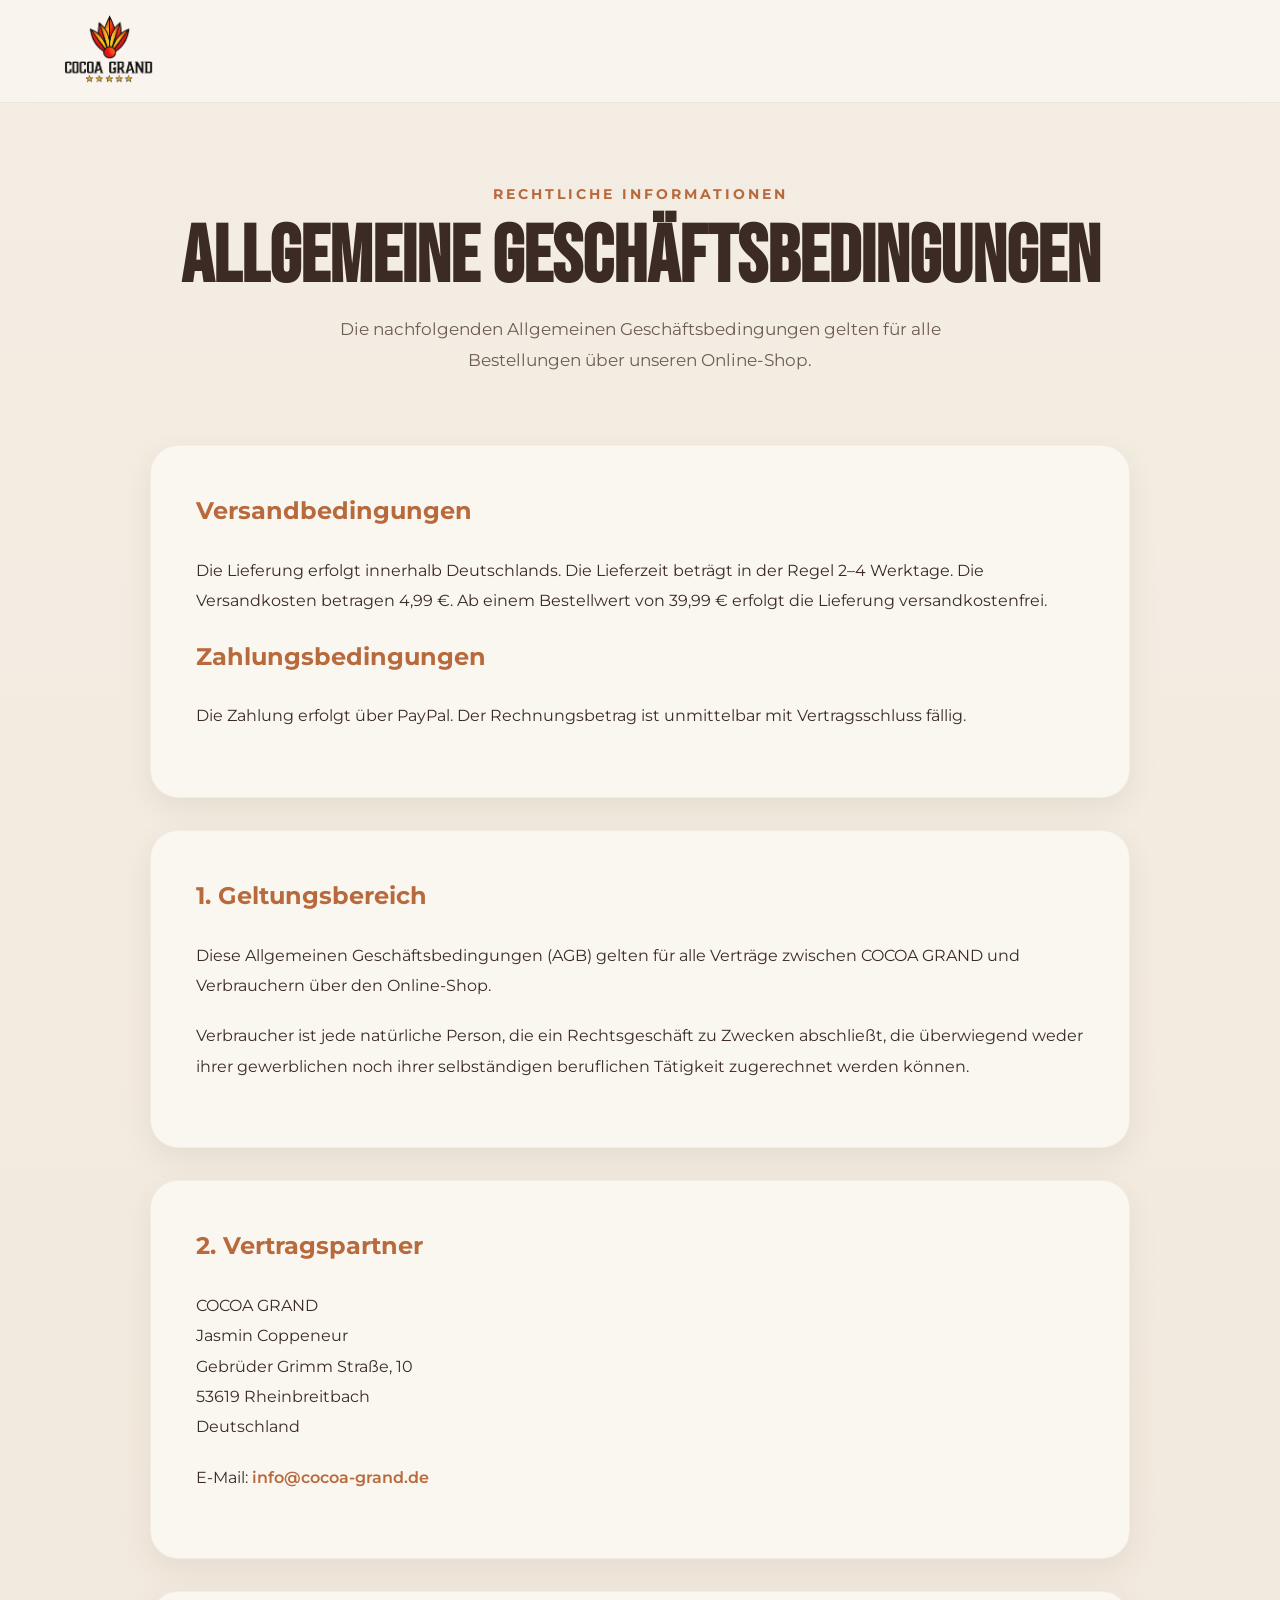
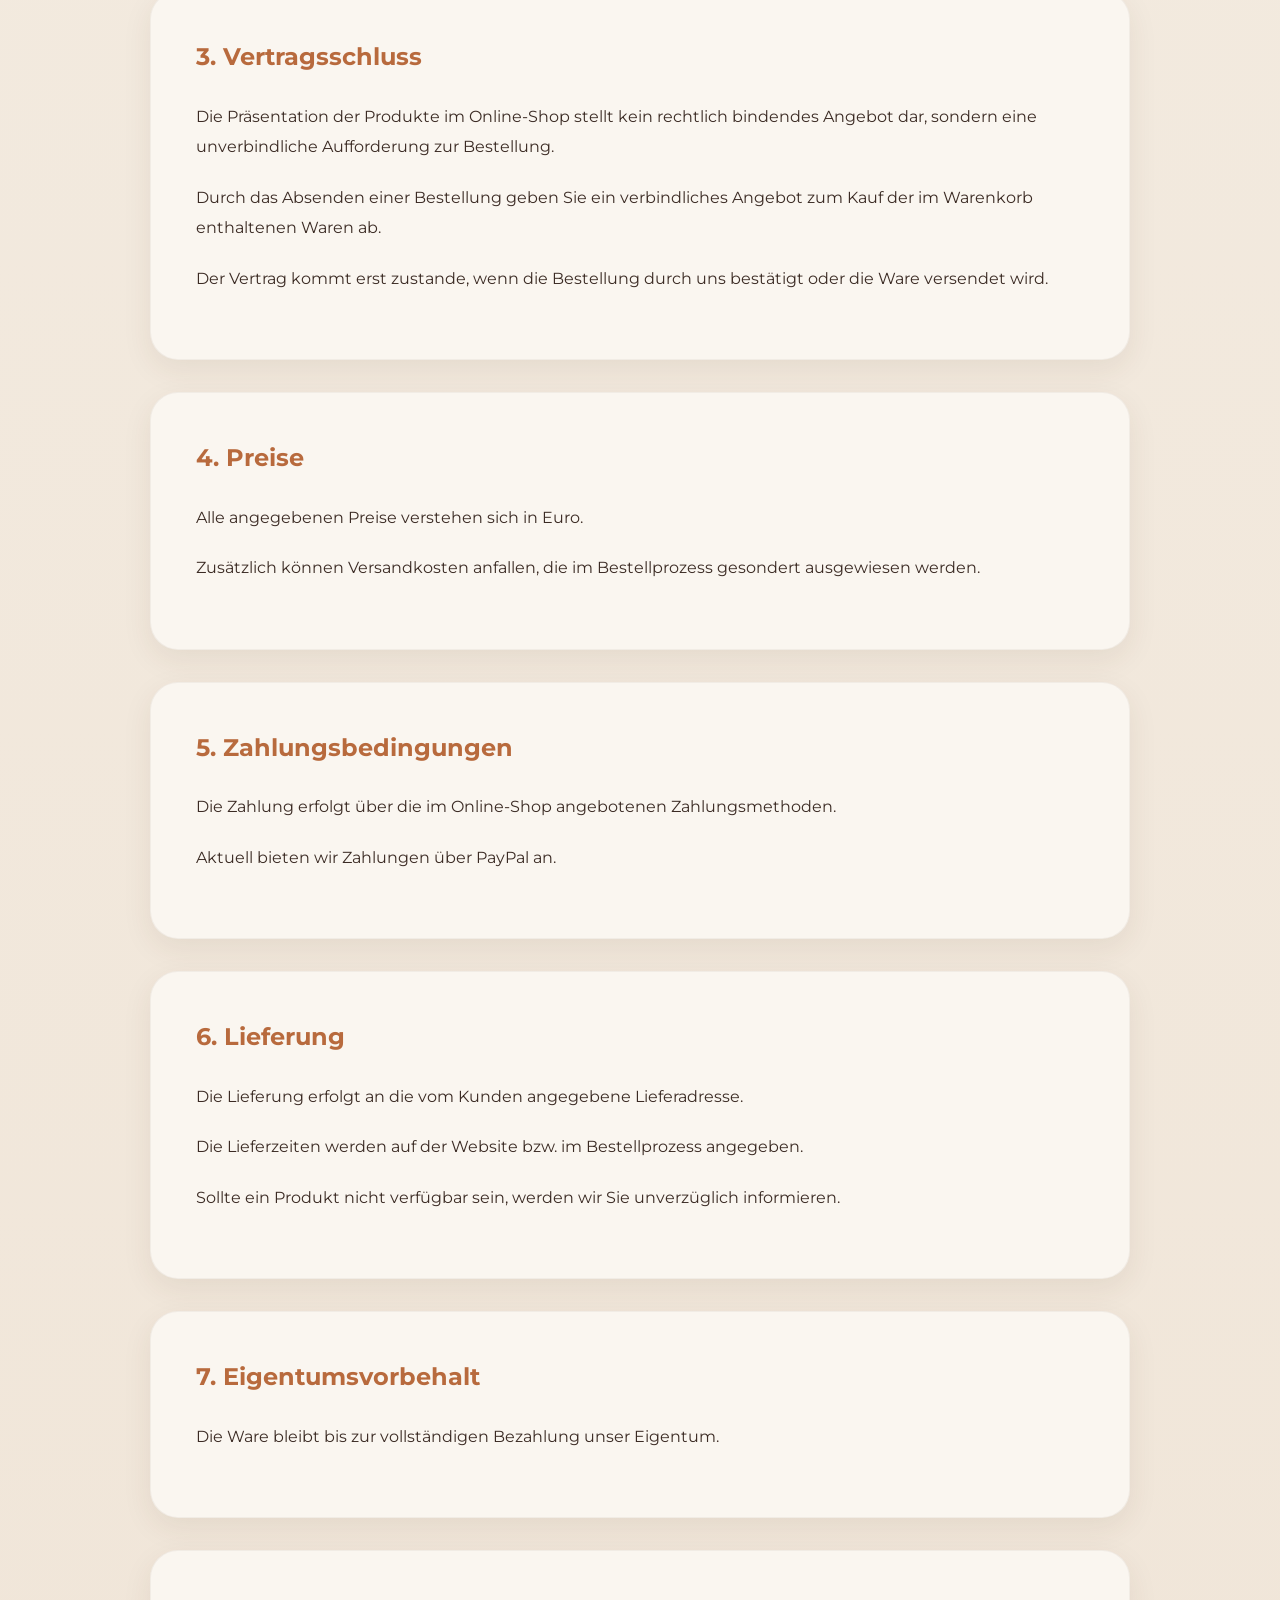
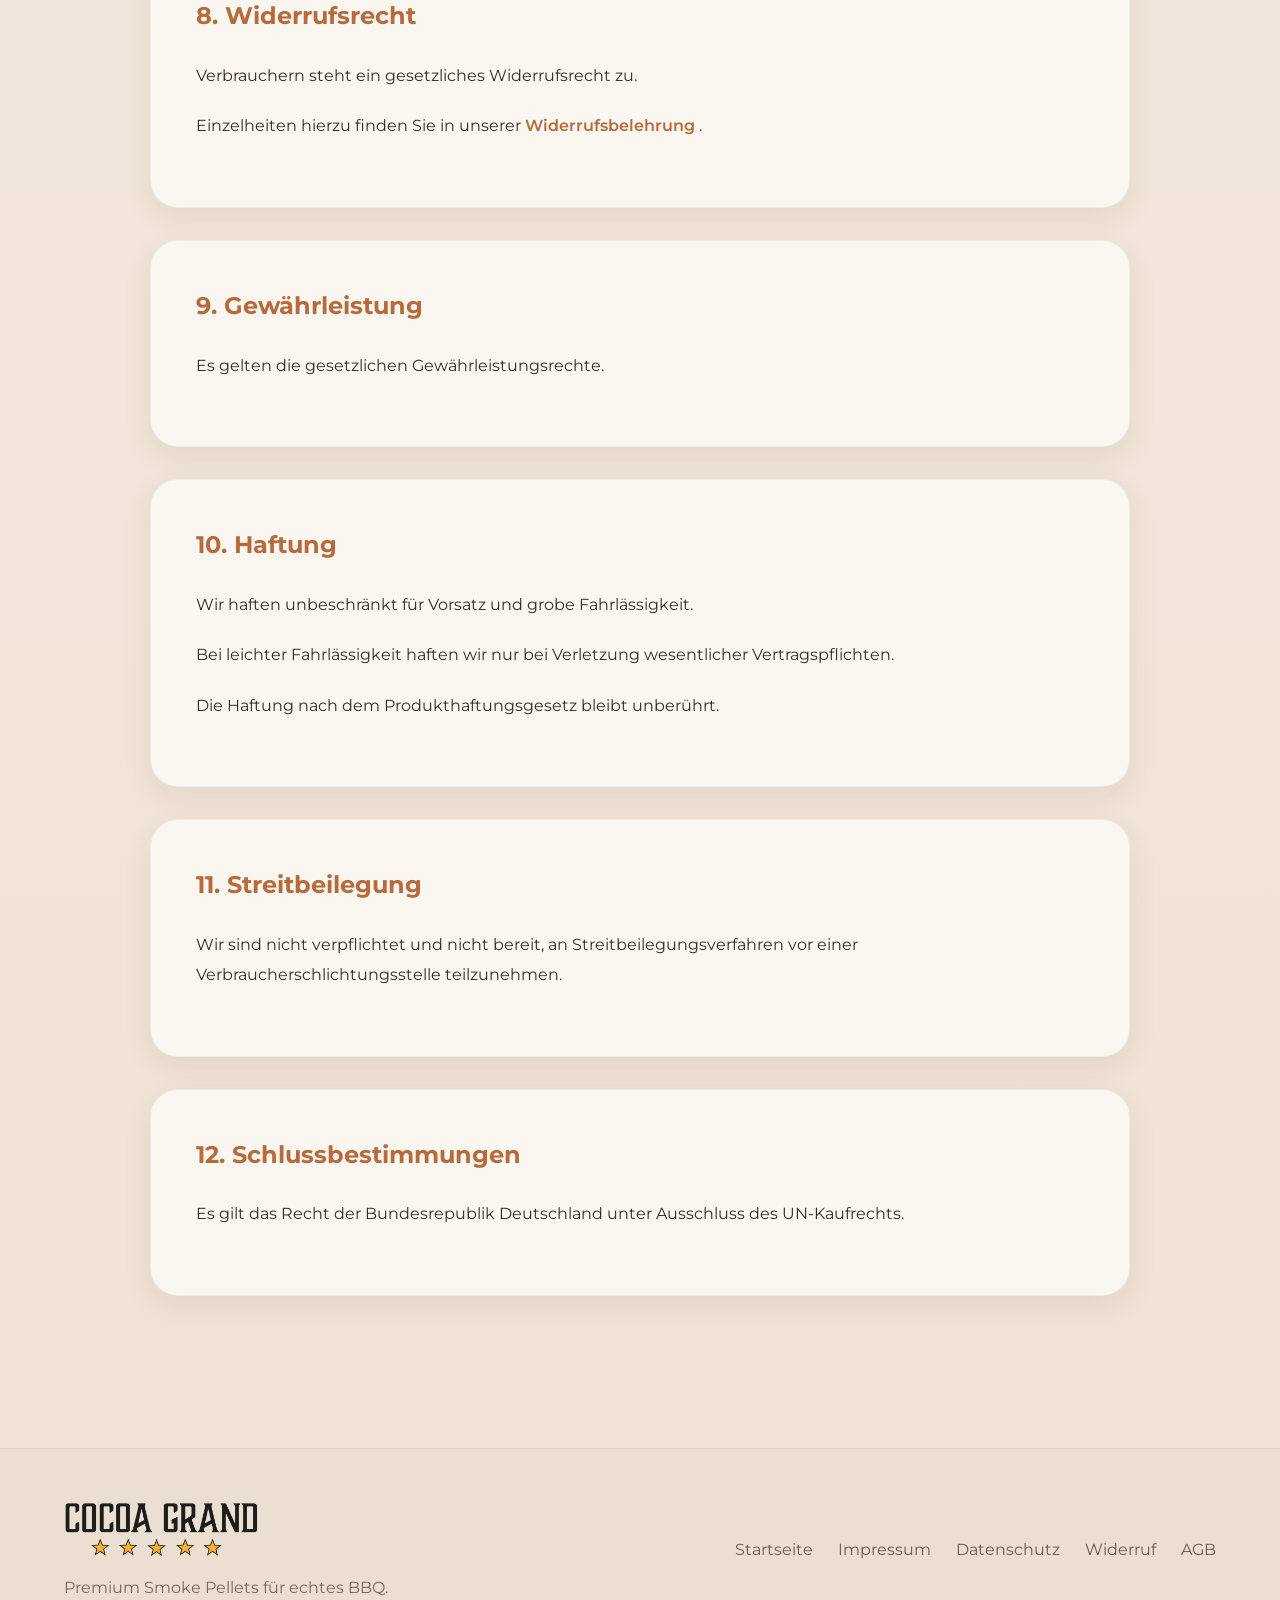
==== commit 0d7f2220: "Update agb.html" ====
--- a/agb.html
+++ b/agb.html
@@ -234,7 +234,7 @@
     <footer class="footer">
         <div class="container footer-wrapper">
             <div class="footer-left">
-                <img src="img/logoTG.png" alt="COCOA GRAND Logo" />
+                <img src="img/logoTGS.png" alt="COCOA GRAND" loading="lazy" />
 
                 <p>Premium Smoke Pellets für echtes BBQ.</p>
             </div>
@@ -250,4 +250,4 @@
     </footer>
 </body>
 
-</html>+</html>
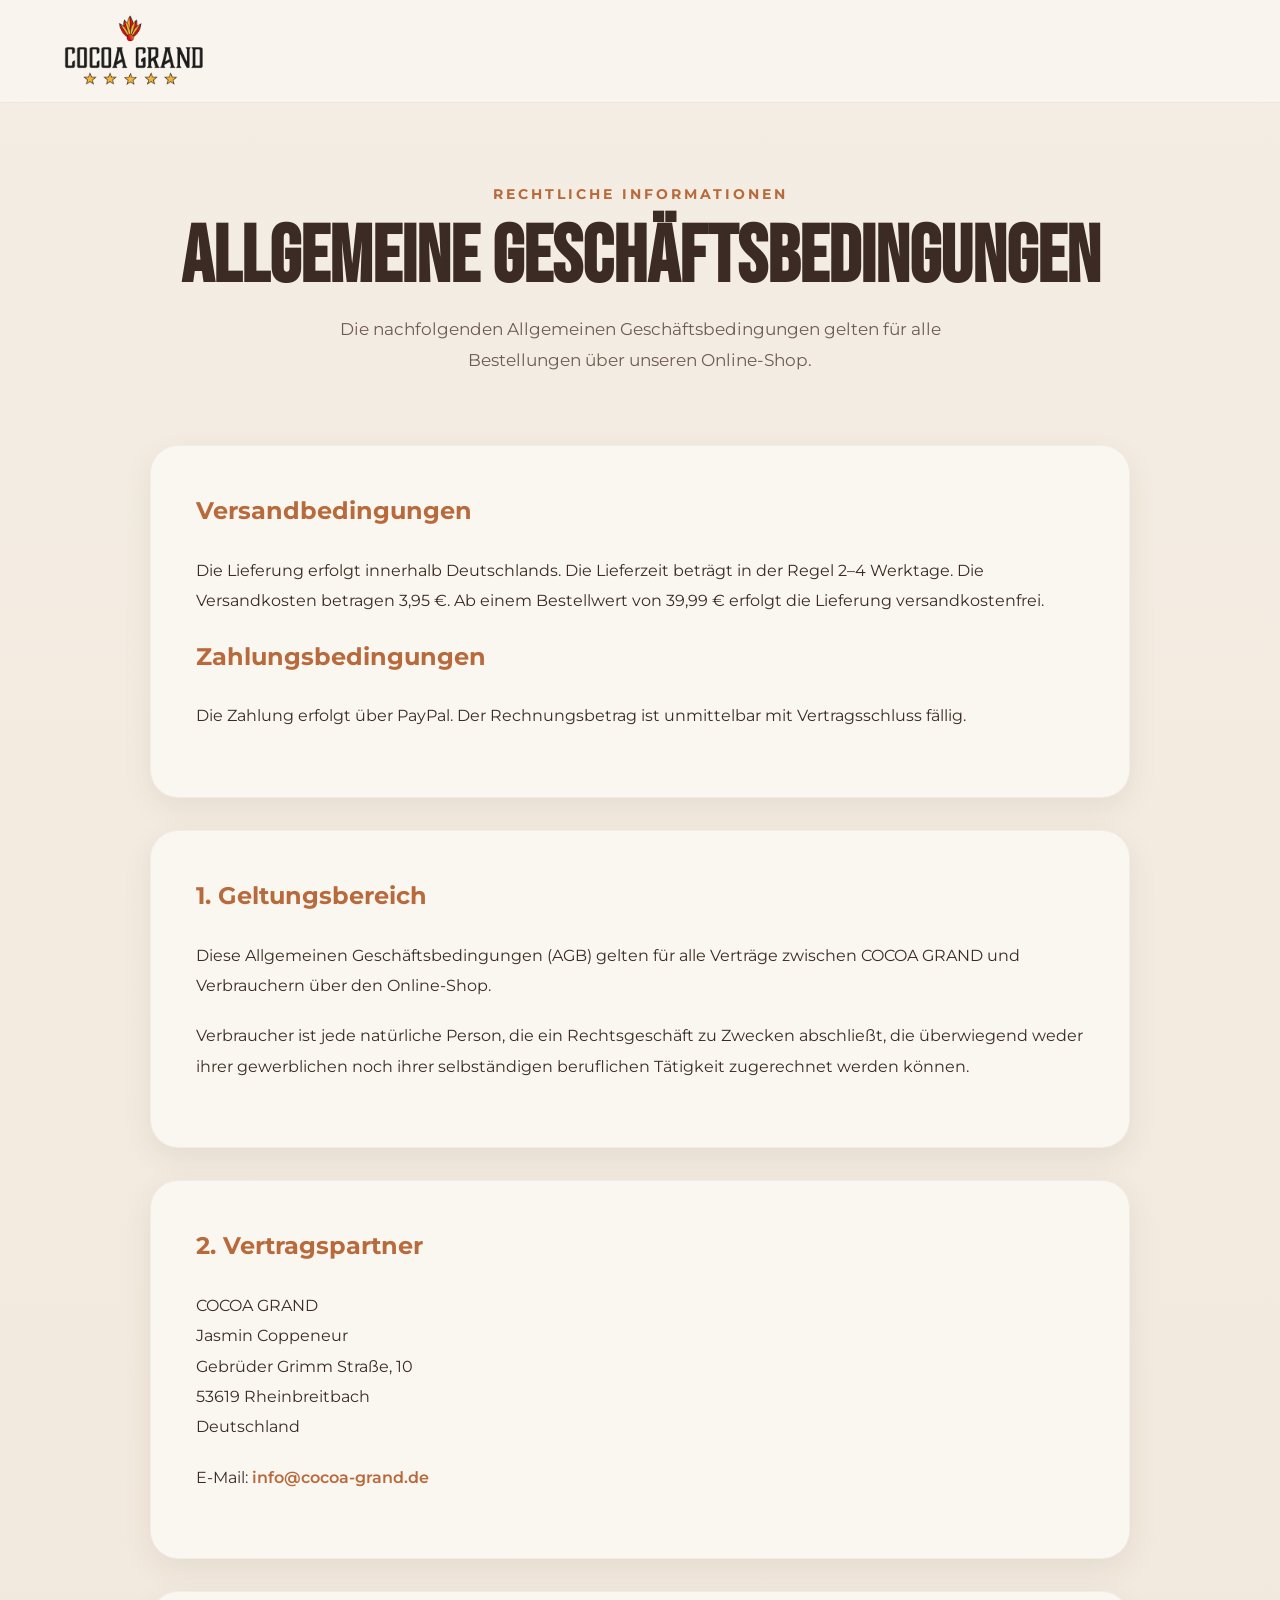
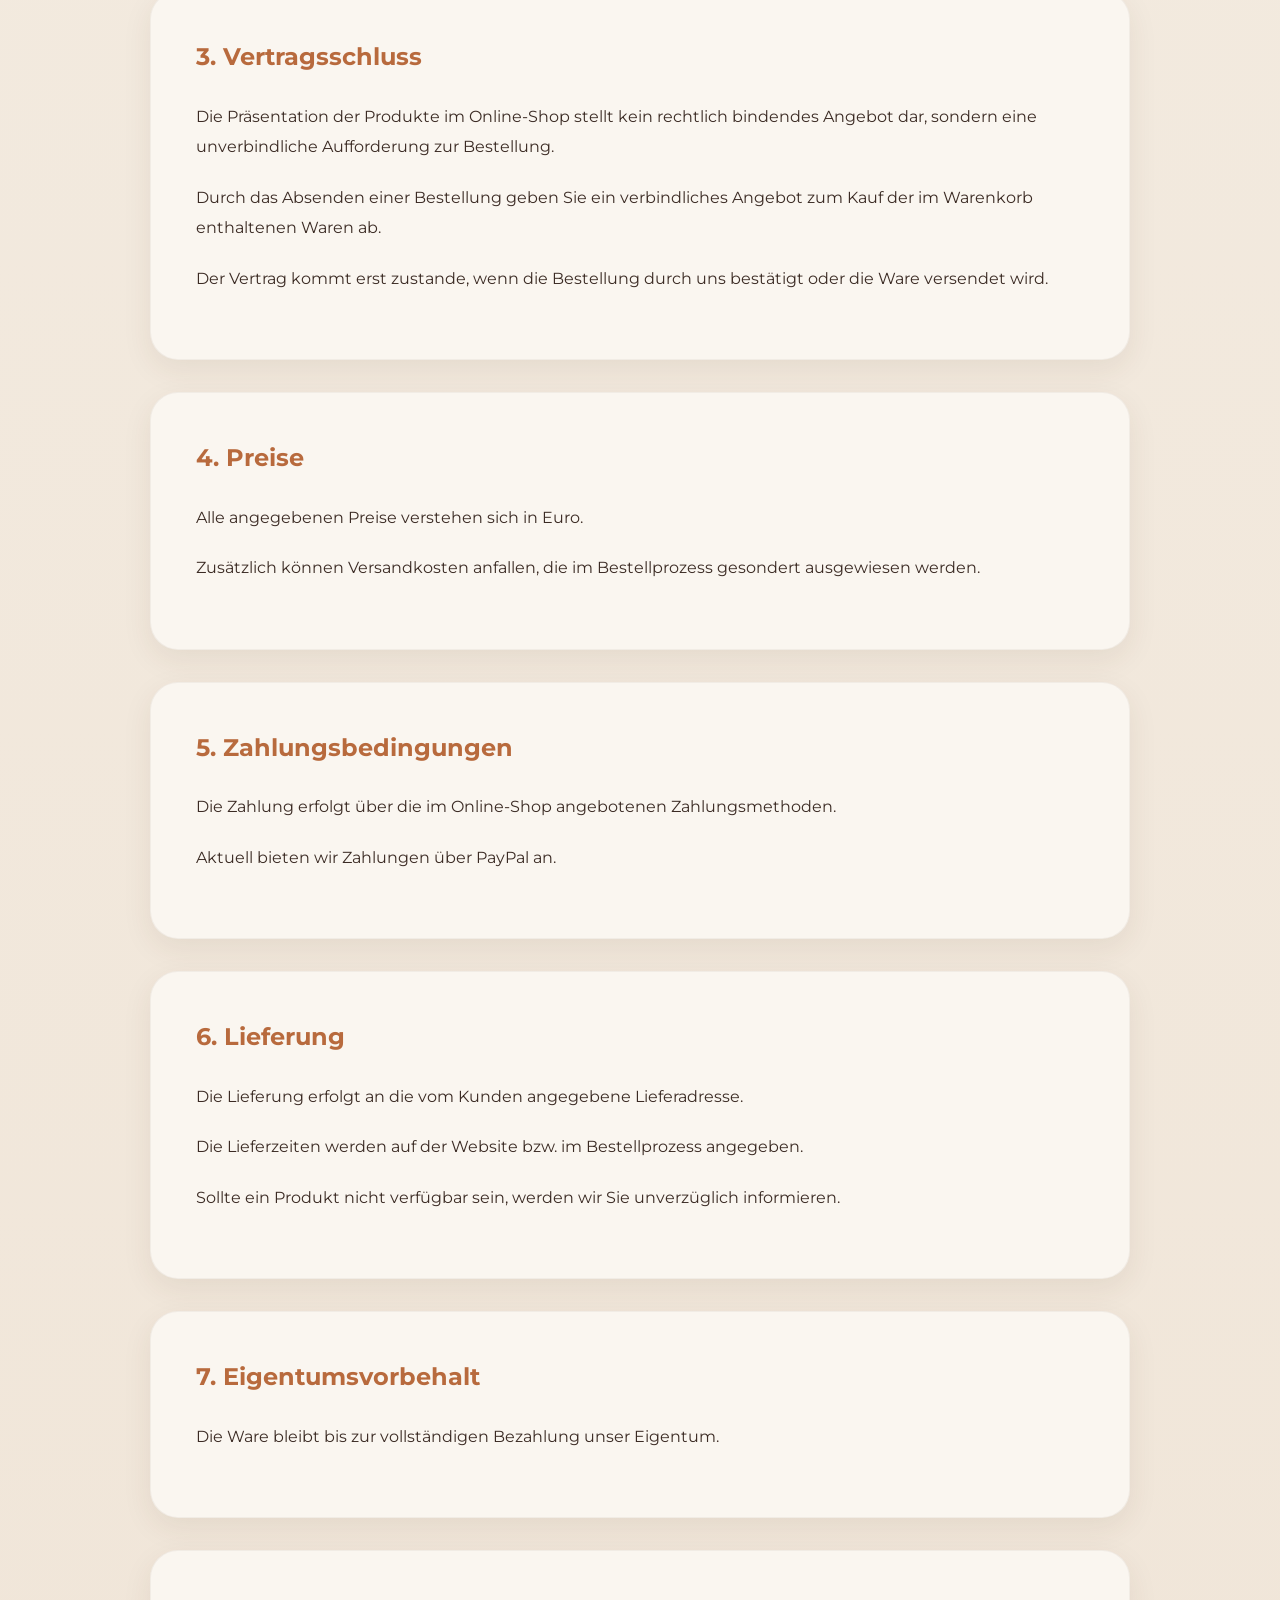
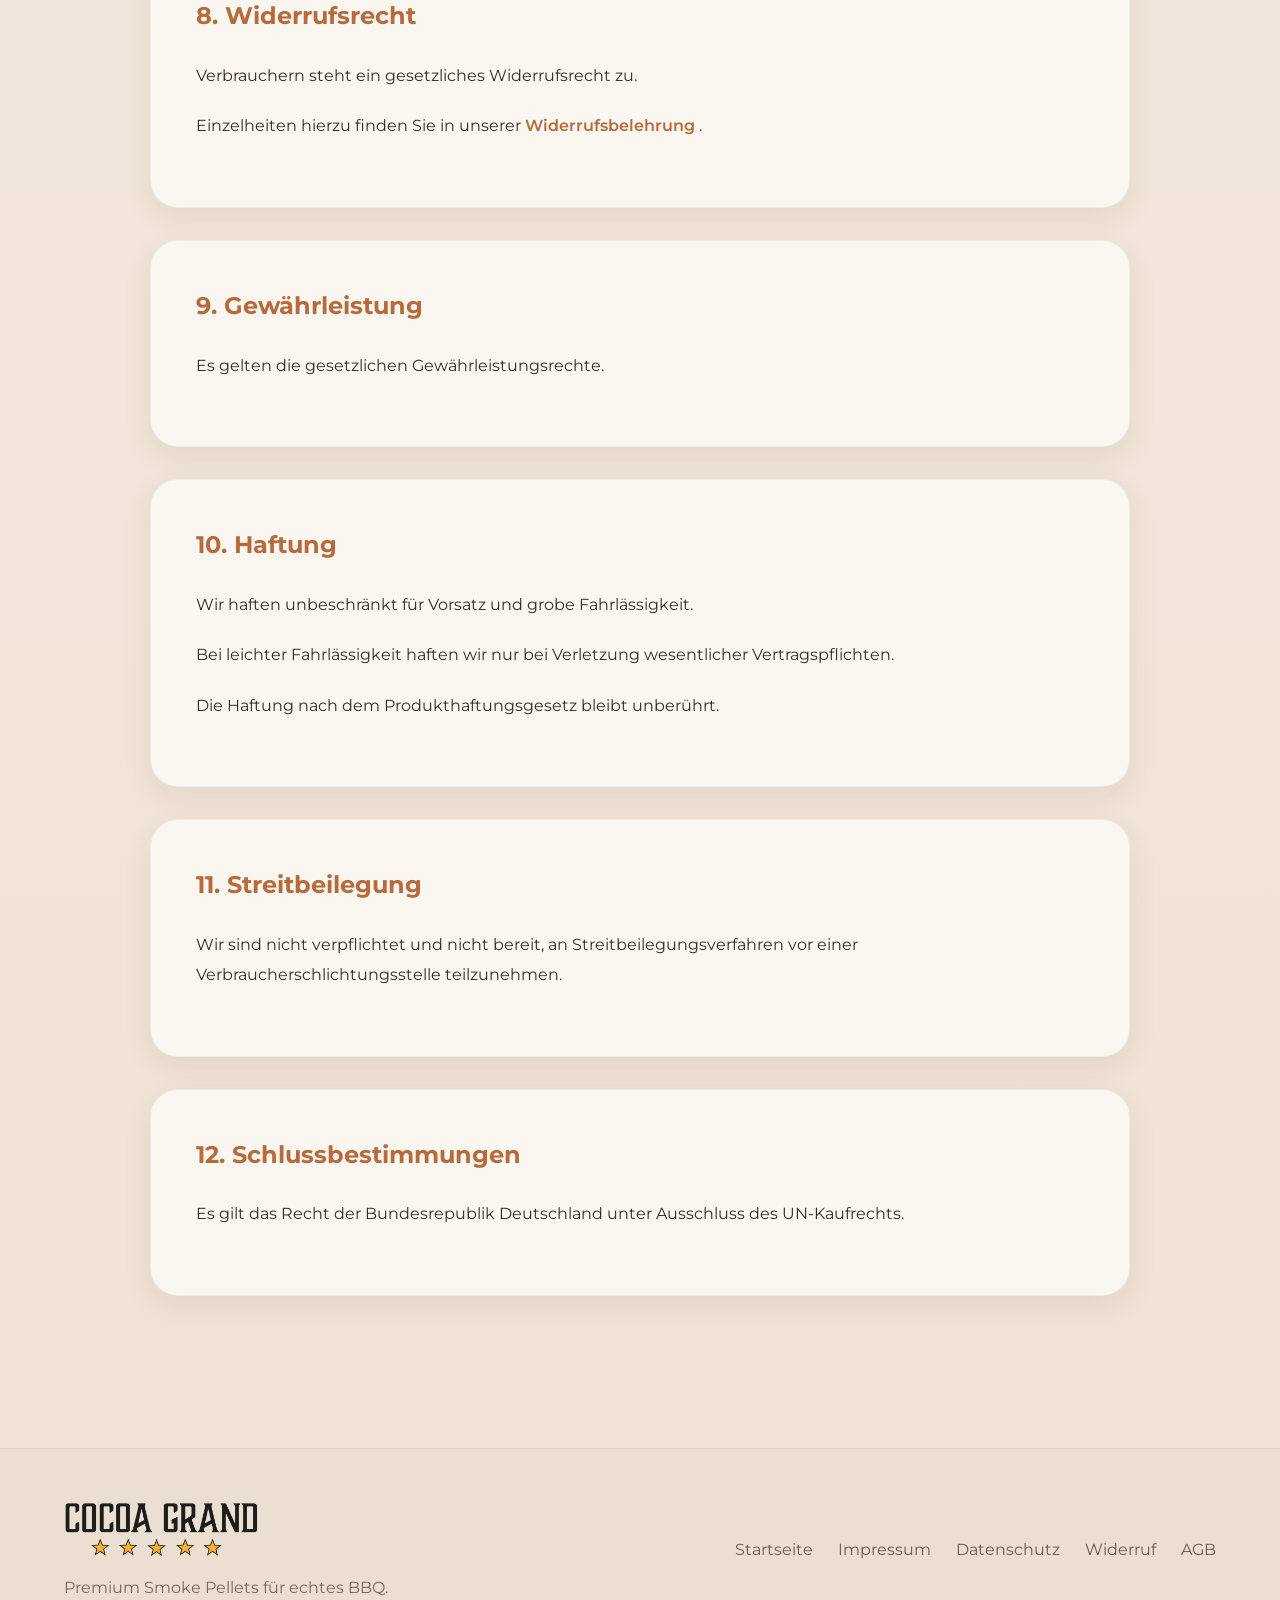
==== commit 12becf88: "Update agb.html" ====
--- a/agb.html
+++ b/agb.html
@@ -43,7 +43,7 @@
 
                 <p>
                     Die Lieferung erfolgt innerhalb Deutschlands. Die Lieferzeit beträgt
-                    in der Regel 2–4 Werktage. Die Versandkosten betragen 4,99 €. Ab
+                    in der Regel 2–4 Werktage. Die Versandkosten betragen 3,95 €. Ab
                     einem Bestellwert von 39,99 € erfolgt die Lieferung
                     versandkostenfrei.
                 </p>
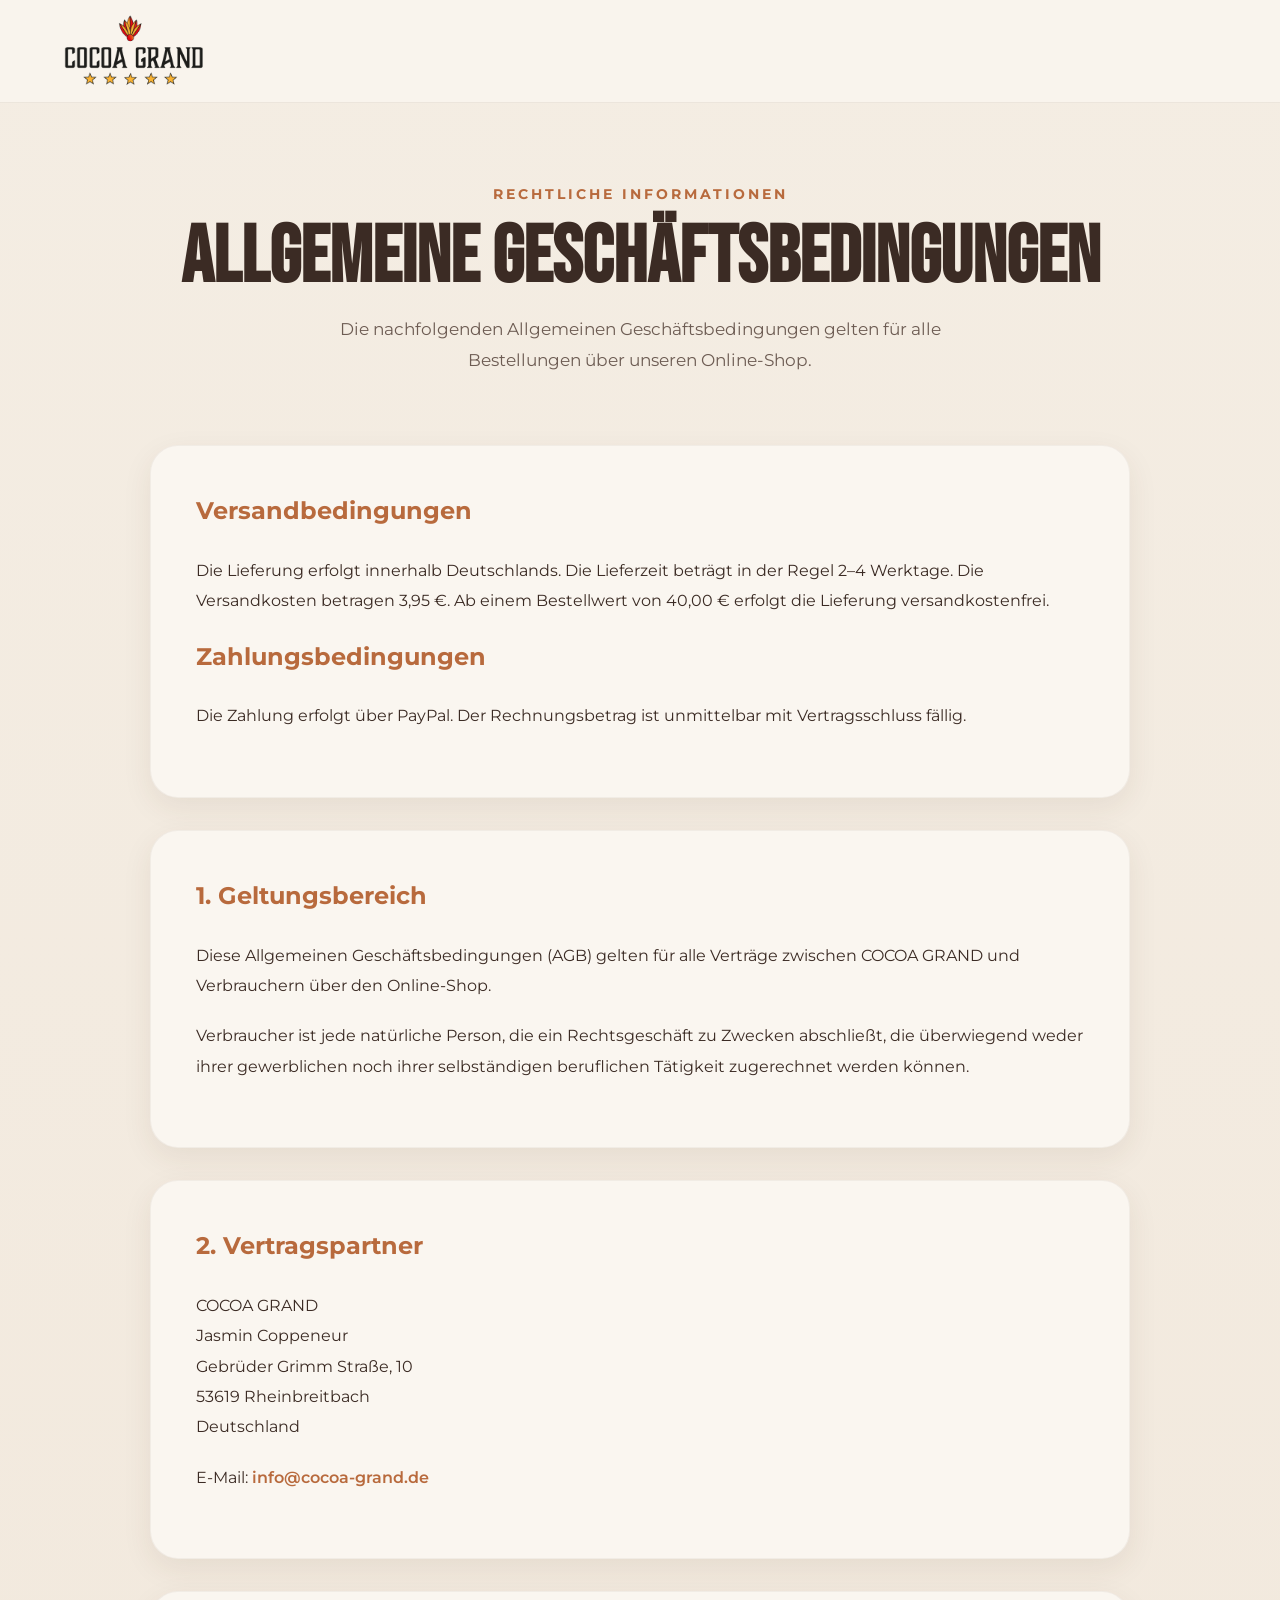
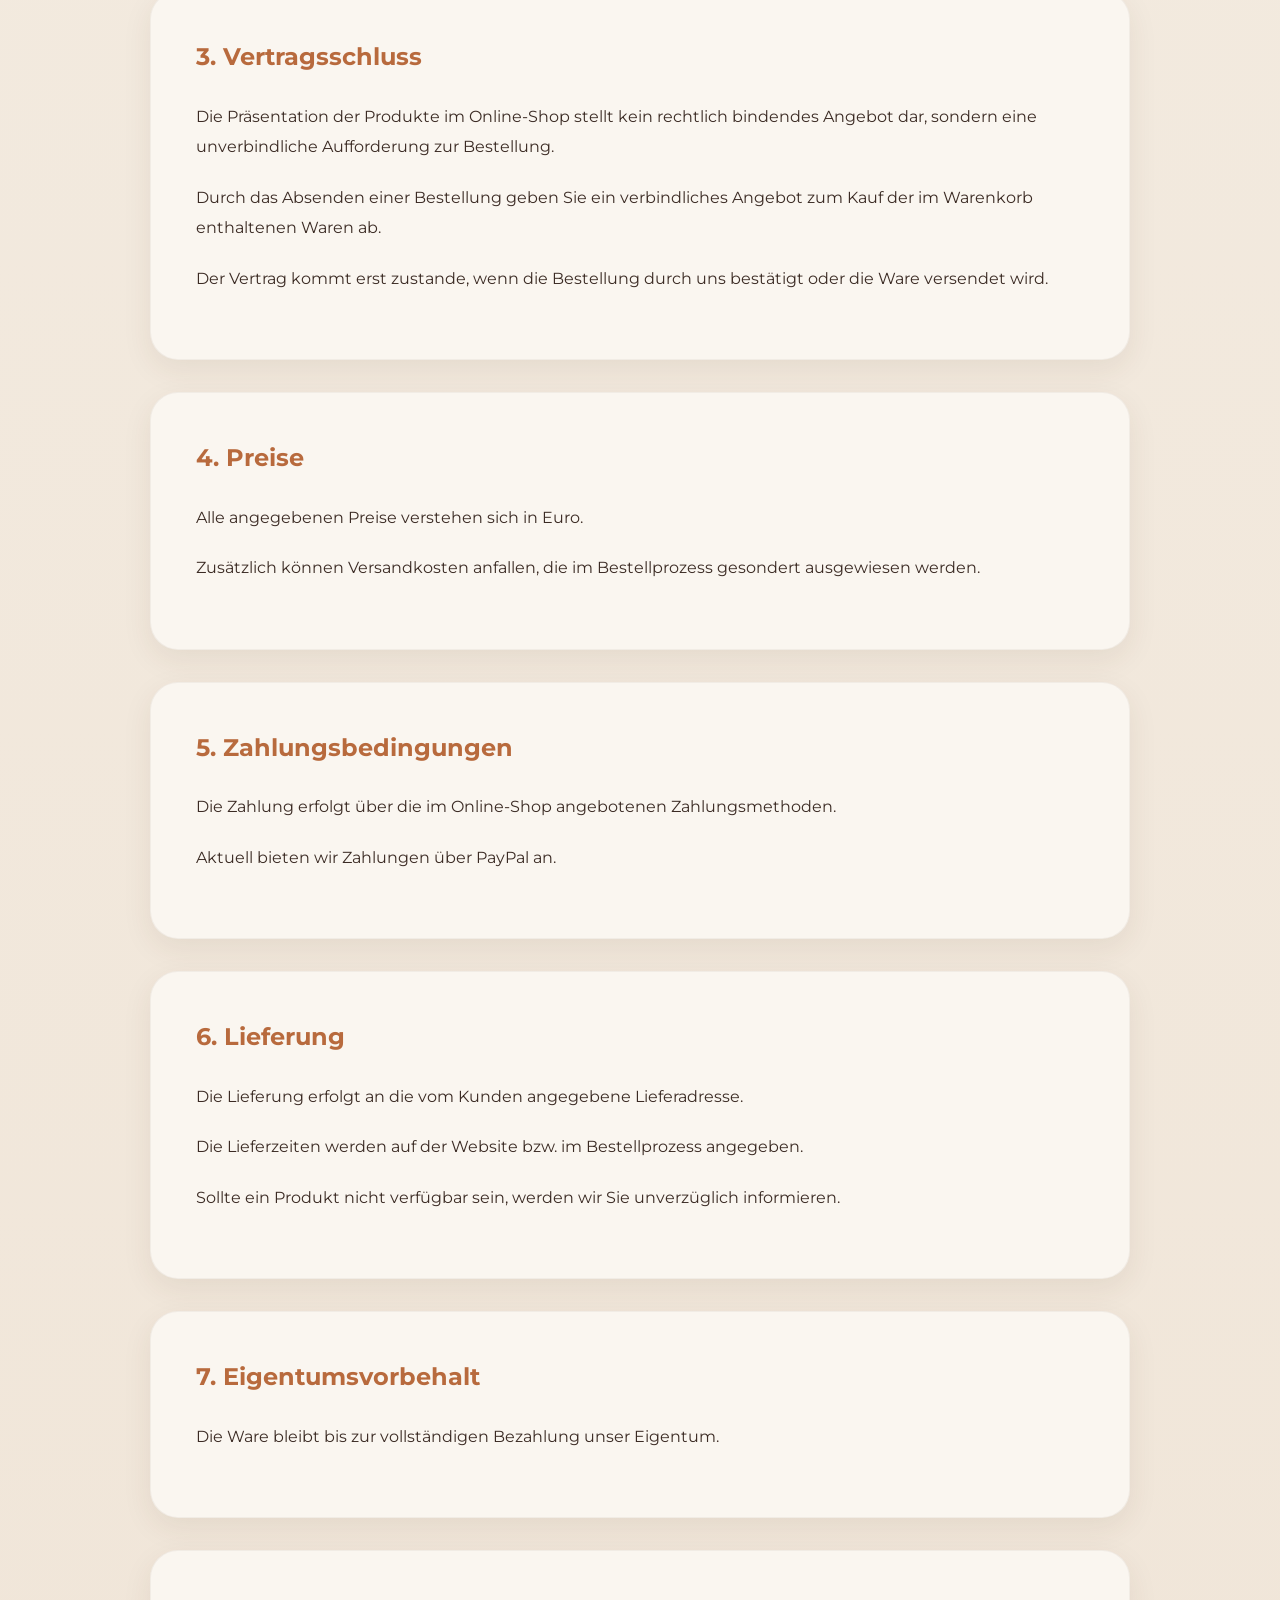
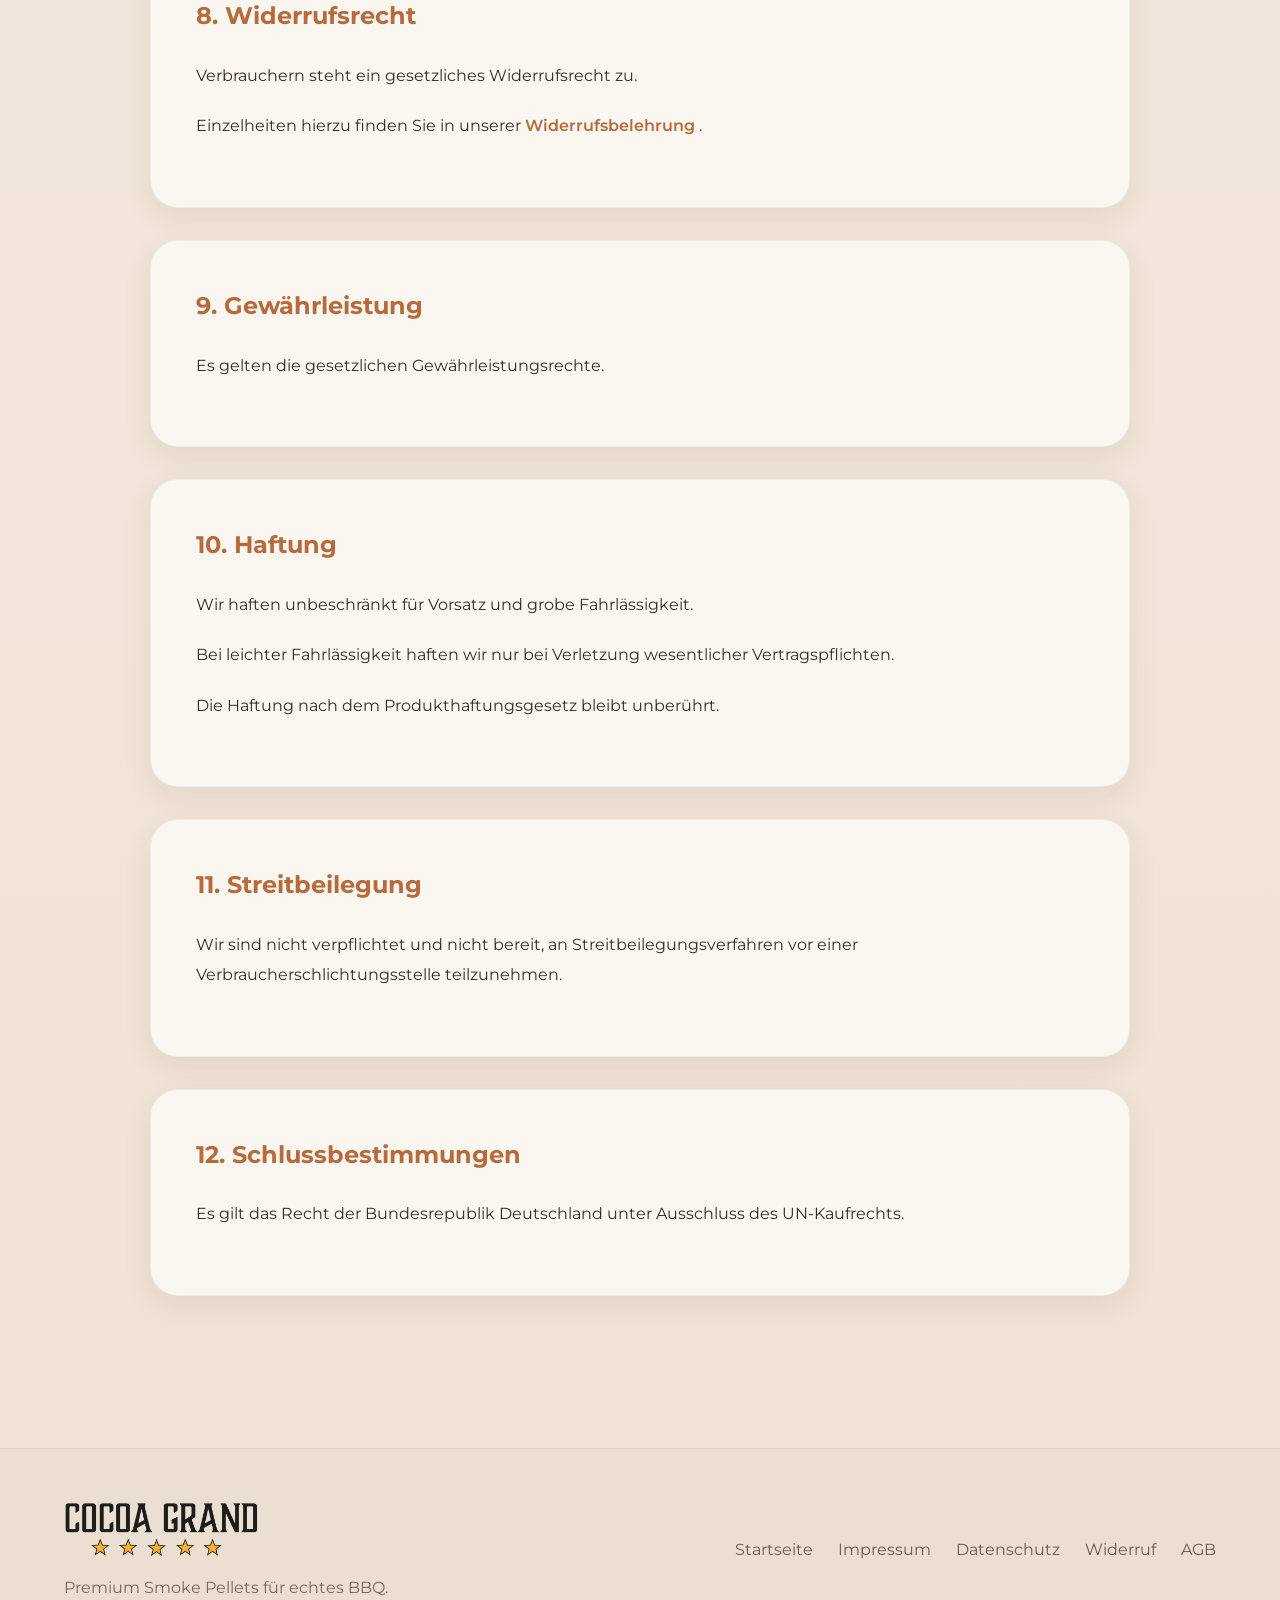
==== commit 03d63b97: "Update agb.html" ====
--- a/agb.html
+++ b/agb.html
@@ -44,7 +44,7 @@
                 <p>
                     Die Lieferung erfolgt innerhalb Deutschlands. Die Lieferzeit beträgt
                     in der Regel 2–4 Werktage. Die Versandkosten betragen 3,95 €. Ab
-                    einem Bestellwert von 39,99 € erfolgt die Lieferung
+                    einem Bestellwert von 40,00 € erfolgt die Lieferung
                     versandkostenfrei.
                 </p>
 
--- a/css/style.css
+++ b/css/style.css
@@ -77,6 +77,8 @@
   font-family: "Montserrat";
   src: url("../Fonts/Bebas_Neue_Montserrat/Montserrat/Montserrat-VariableFont_wght.ttf");
 }
+
+
 /* ======================================== */
 /* SHARED COMPONENTS */
 /* ======================================== */
@@ -138,6 +140,13 @@
 /* ======================================== */
 /* CART */
 /* ======================================== */
+
+.cart-checkout {
+  display: flex;
+  align-items: center;
+  justify-content: center;
+  gap: 10px;
+}
 
 .cart-btn {
   position: relative;
@@ -1228,6 +1237,107 @@
 /* ======================================== */
 /* RESPONSIVE */
 /* ======================================== */
+/* ========================================
+   MOBILE OPTIMIERUNG CART
+======================================== */
+
+@media (max-width: 768px) {
+
+  .cart-sidebar {
+    width: 100%;
+    max-width: 100%;
+    right: -100%;
+    border-radius: 0;
+  }
+
+  .cart-header {
+    padding: 18px 20px;
+    font-size: 1.1rem;
+  }
+
+  .cart-items {
+    padding: 15px;
+  }
+
+  .cart-item {
+    padding: 16px;
+    border-radius: 14px;
+    margin-bottom: 12px;
+  }
+
+  .cart-item:hover {
+    transform: none;
+    box-shadow: none;
+  }
+
+  .remove-item {
+    width: 44px;
+    height: 44px;
+    top: 10px;
+    right: 10px;
+  }
+
+  .cart-qty {
+    margin-top: 10px;
+  }
+
+  .cart-qty button {
+    width: 44px;
+    height: 44px;
+    font-size: 1.1rem;
+  }
+
+  .cart-qty span {
+    min-width: 44px;
+    font-size: 1rem;
+  }
+
+  .cart-footer {
+    padding: 20px;
+    padding-bottom: calc(20px + env(safe-area-inset-bottom));
+  }
+
+  .cart-total {
+    font-size: 1.15rem;
+    margin-bottom: 15px;
+  }
+
+  #close-cart {
+    width: 44px;
+    height: 44px;
+    font-size: 1.5rem;
+  }
+
+  #cart-count {
+    width: 20px;
+    height: 20px;
+    font-size: 0.7rem;
+  }
+}
+
+/* Extra kleine Geräte */
+@media (max-width: 480px) {
+
+  .cart-header {
+    padding: 16px;
+  }
+
+  .cart-items {
+    padding: 12px;
+  }
+
+  .cart-item {
+    padding: 14px;
+  }
+
+  .cart-total {
+    font-size: 1rem;
+  }
+
+  .cart-btn {
+    font-size: 1.25rem;
+  }
+}
 
 @media (max-width: 850px) {
   .product-grid {
